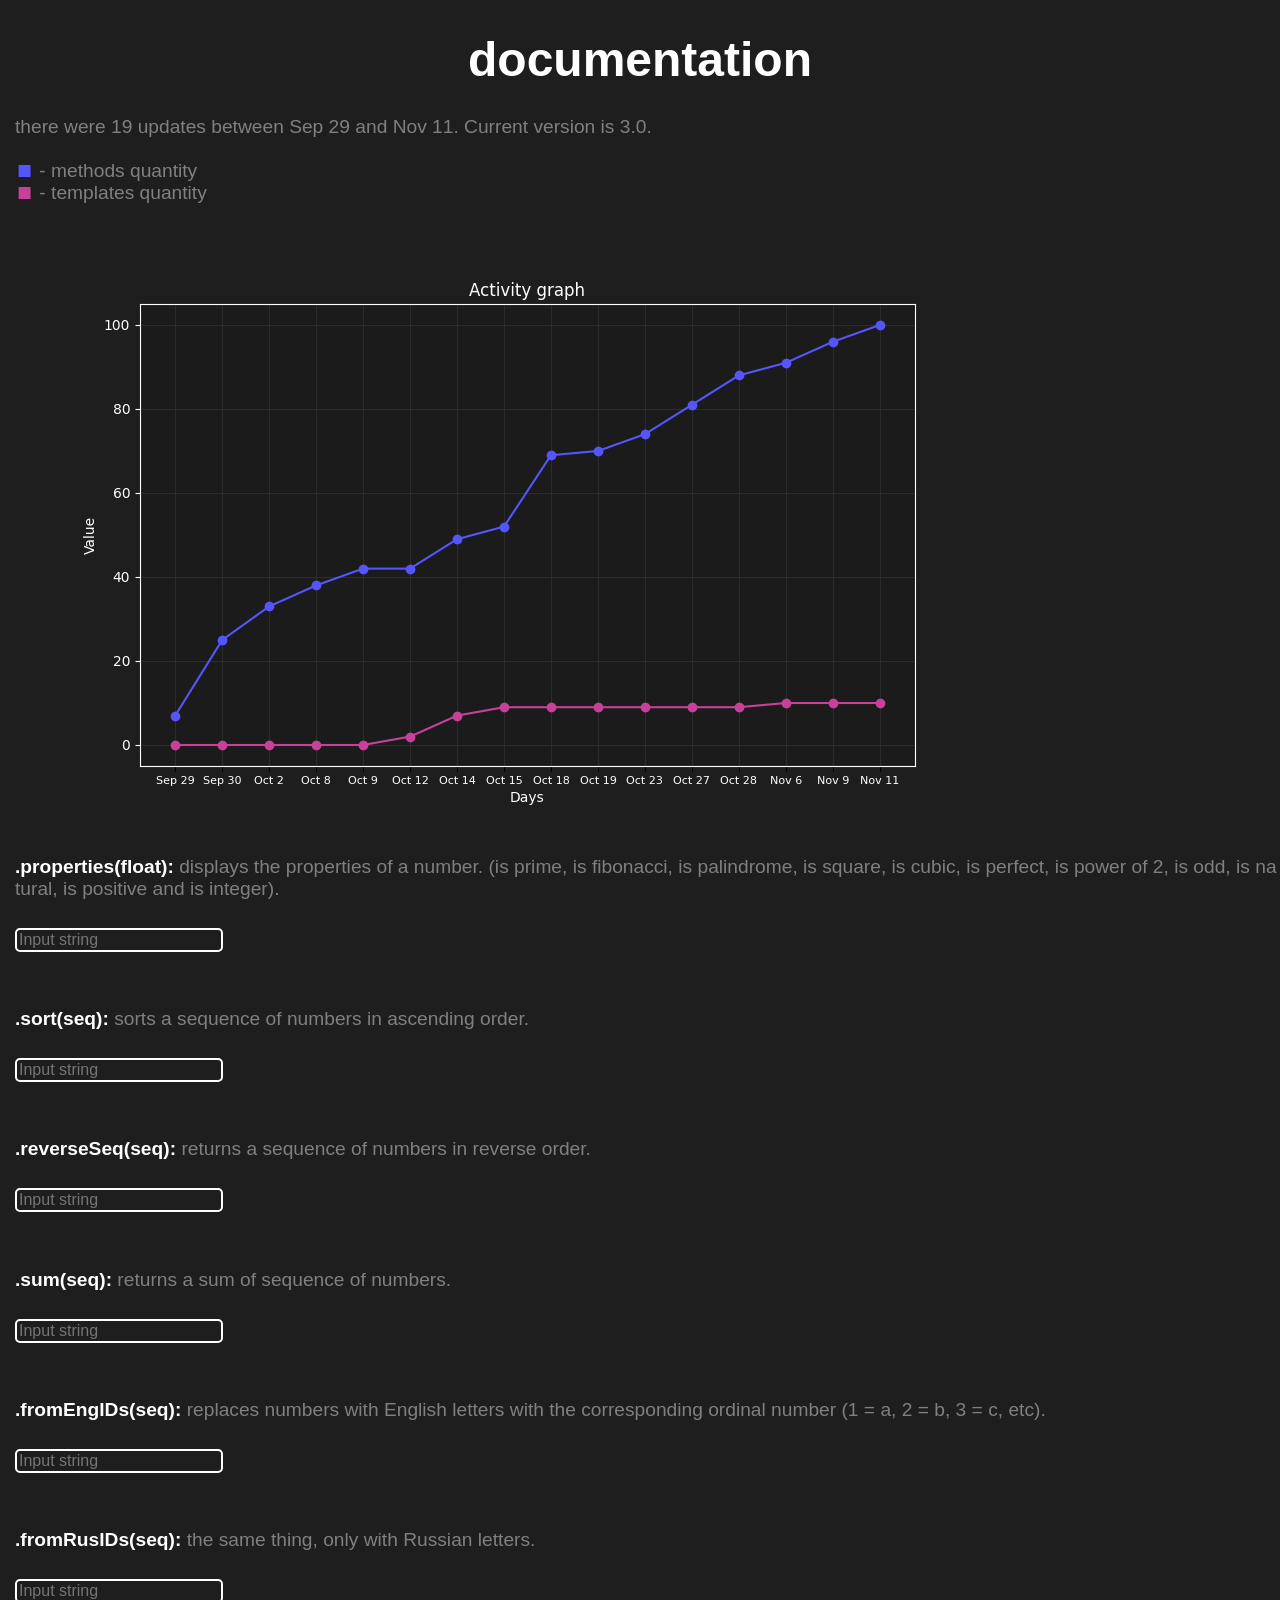
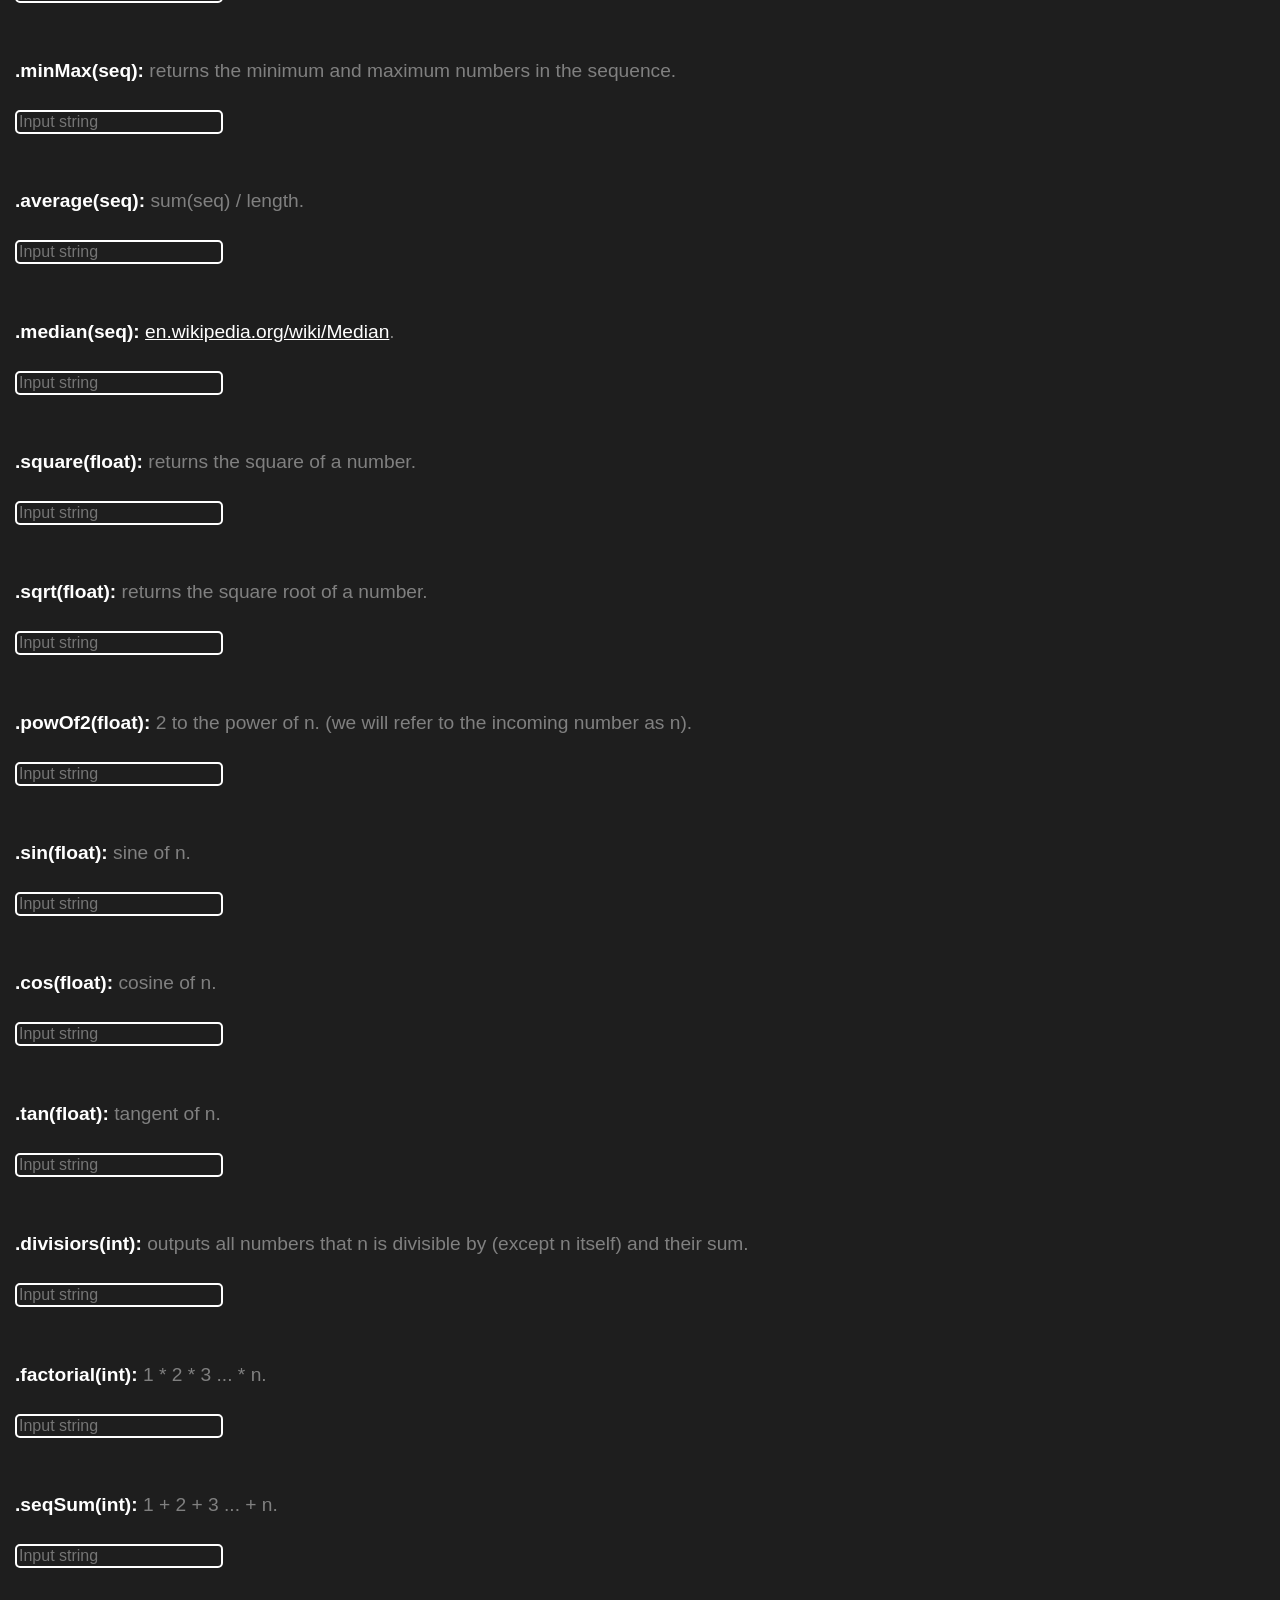
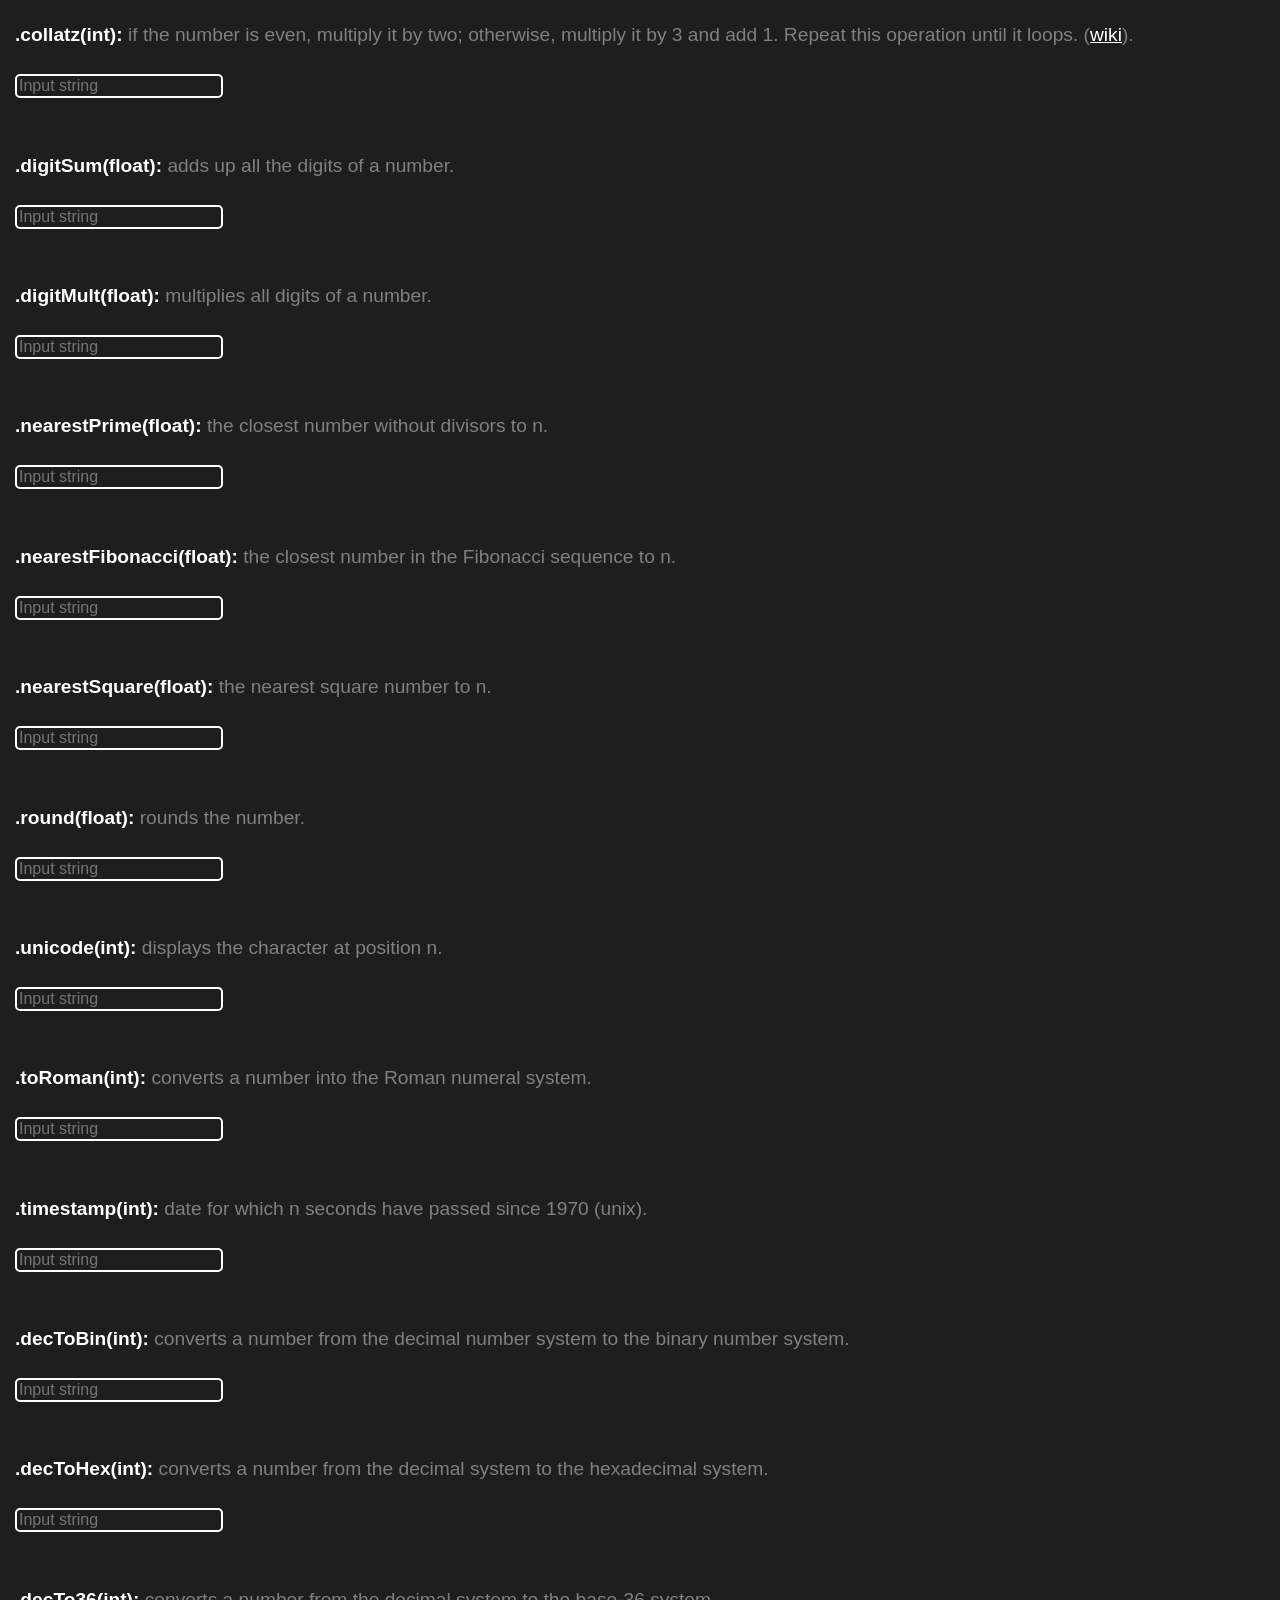
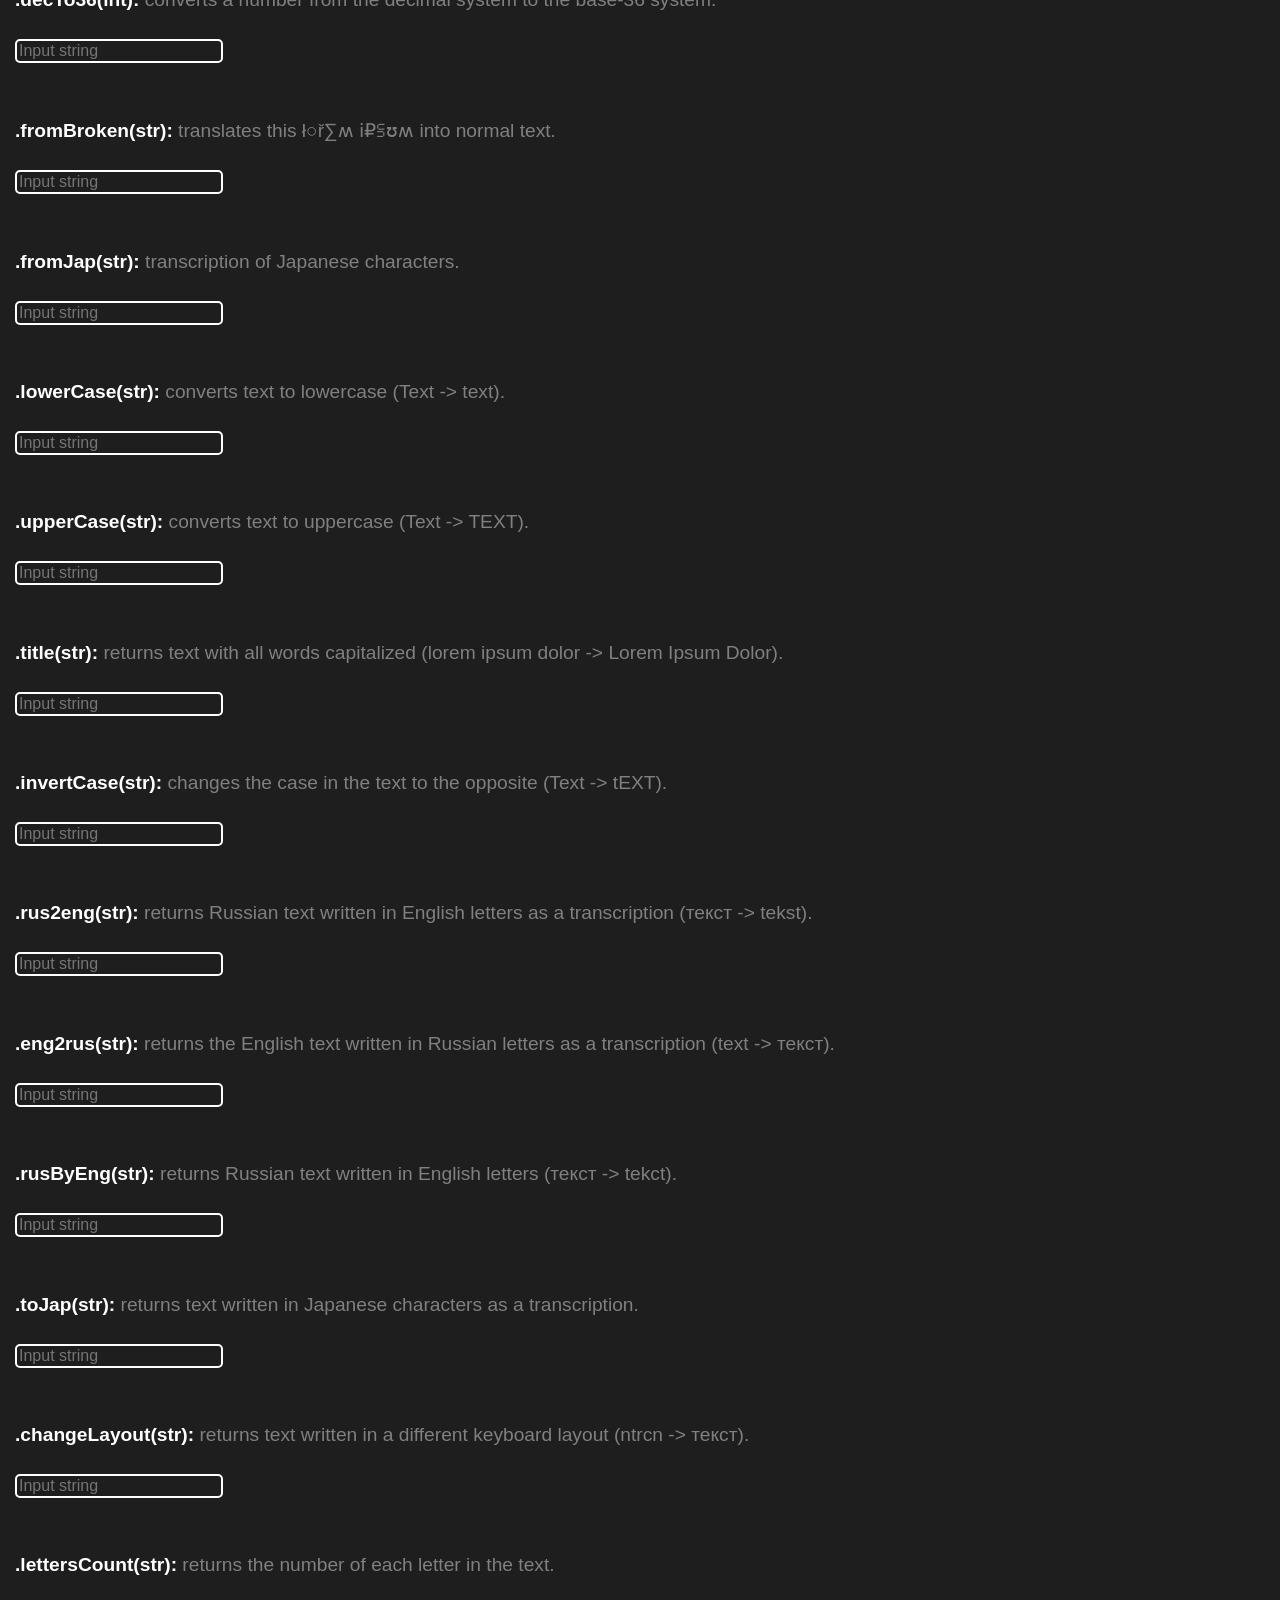
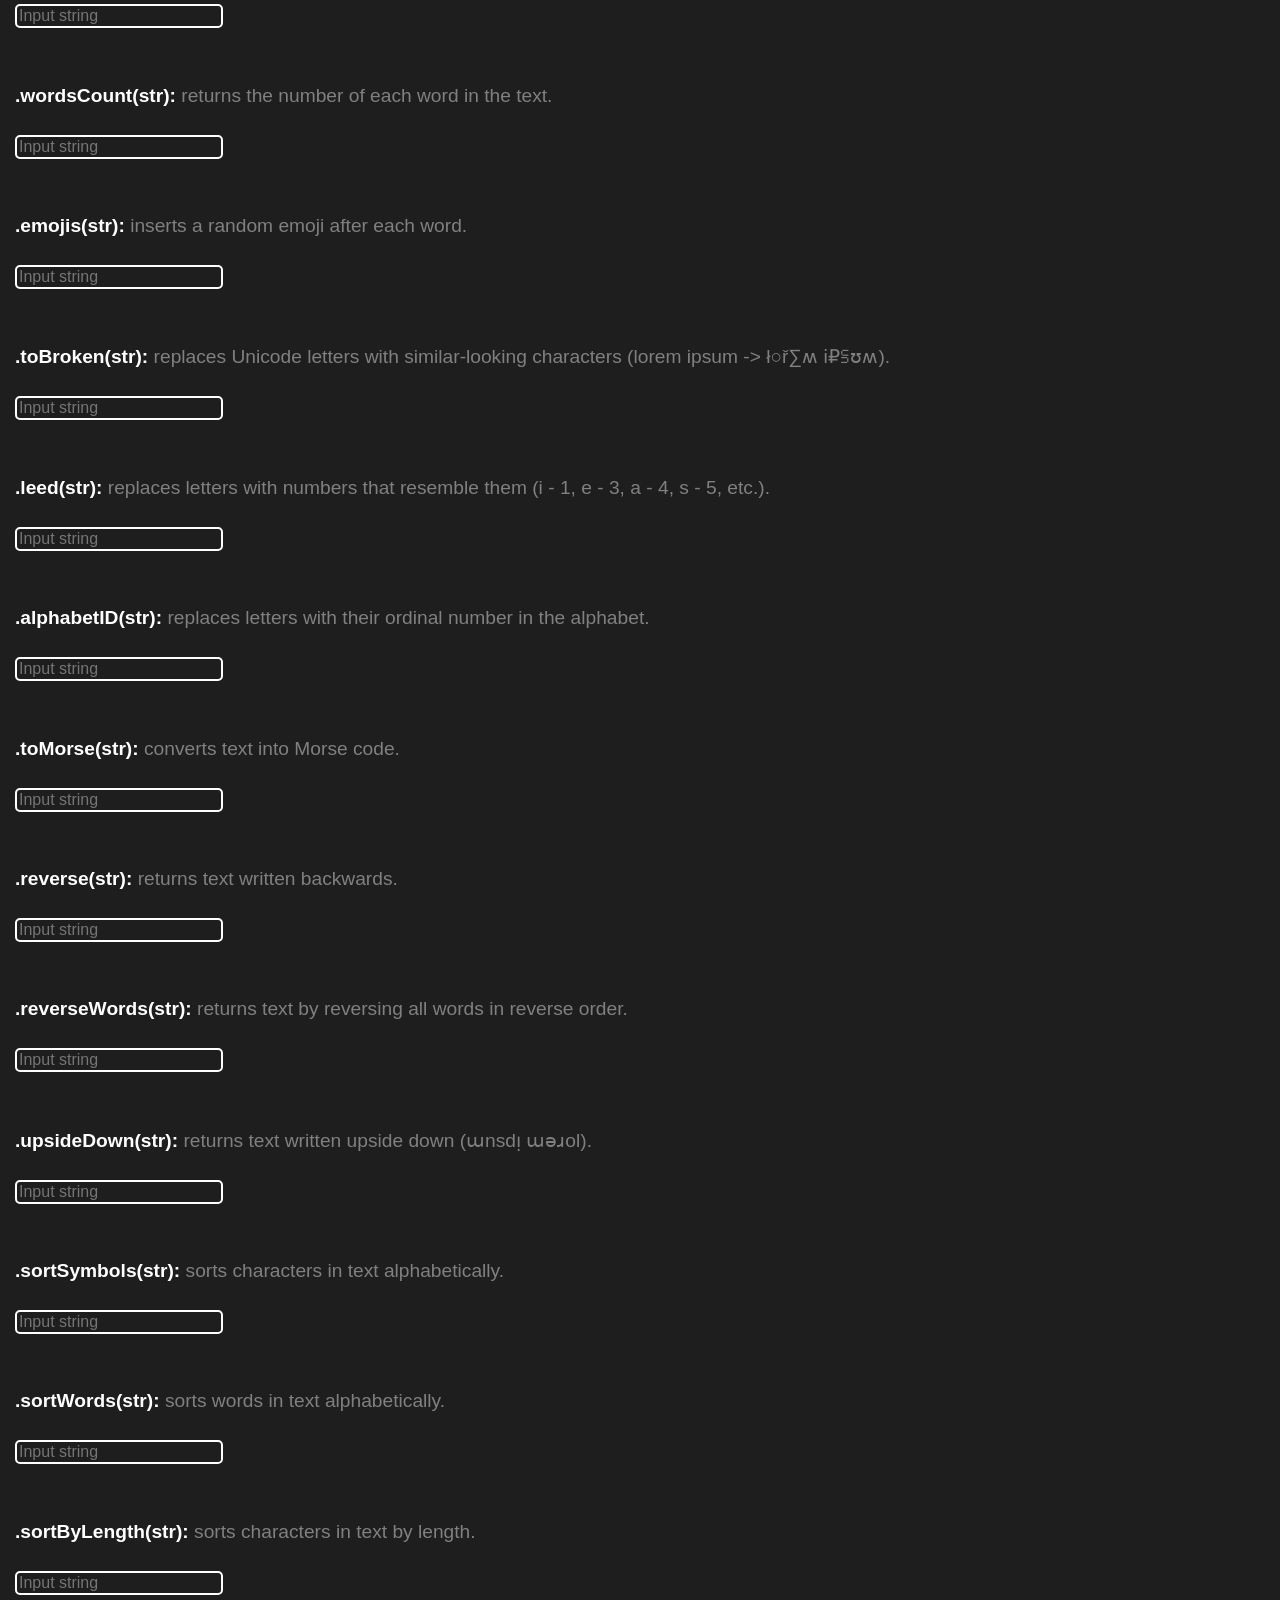
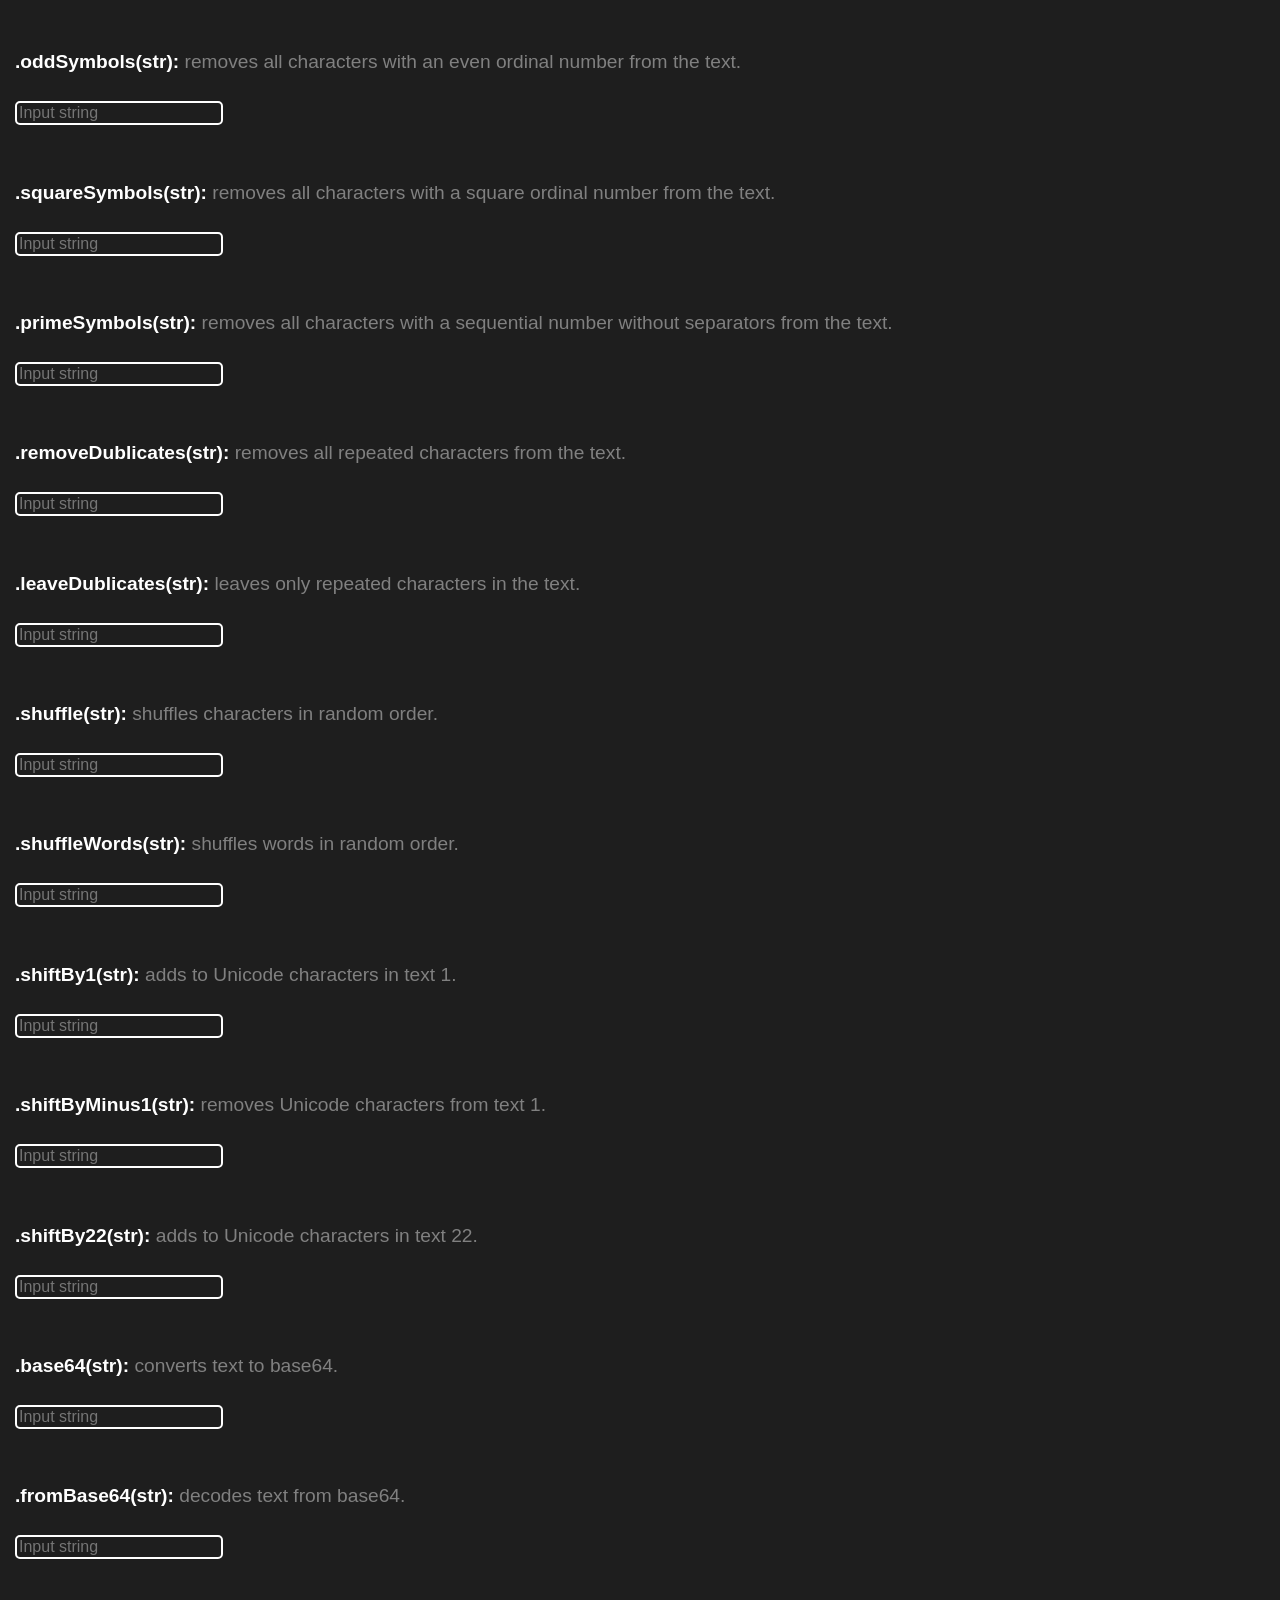
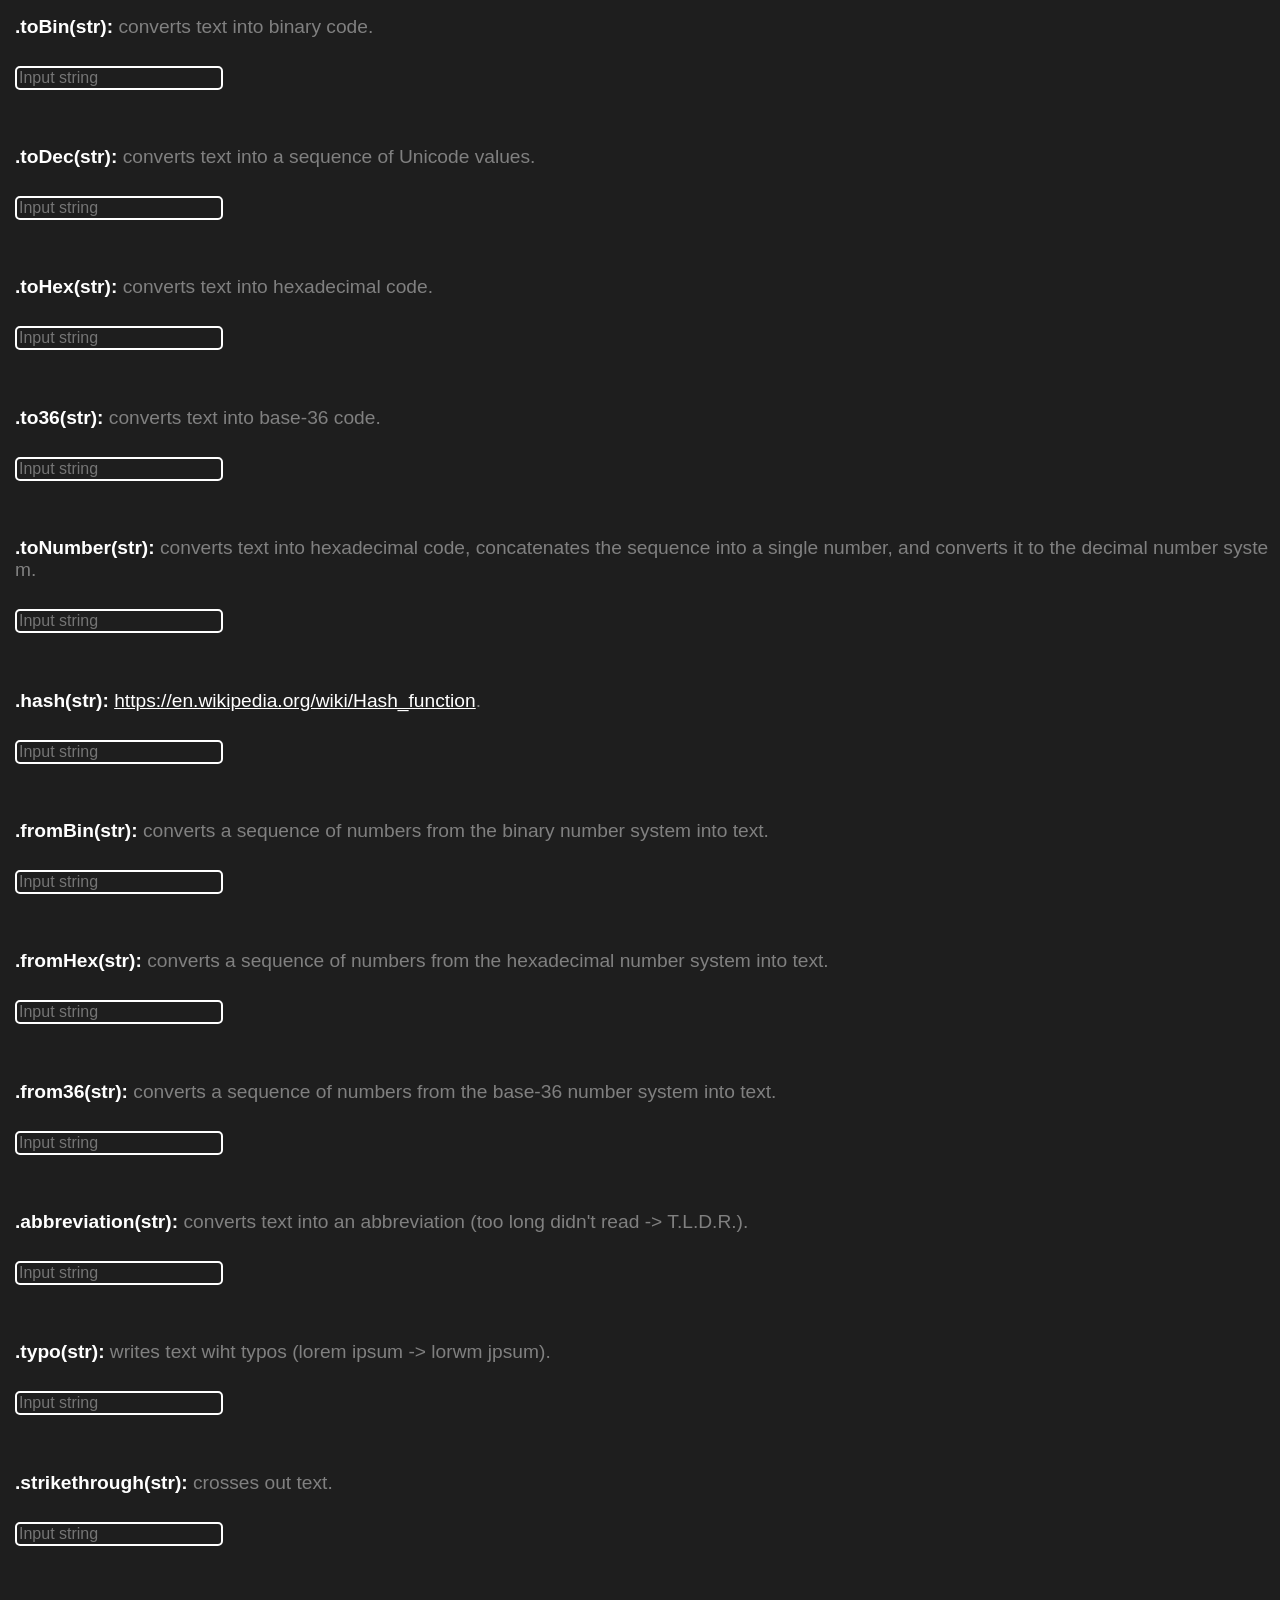
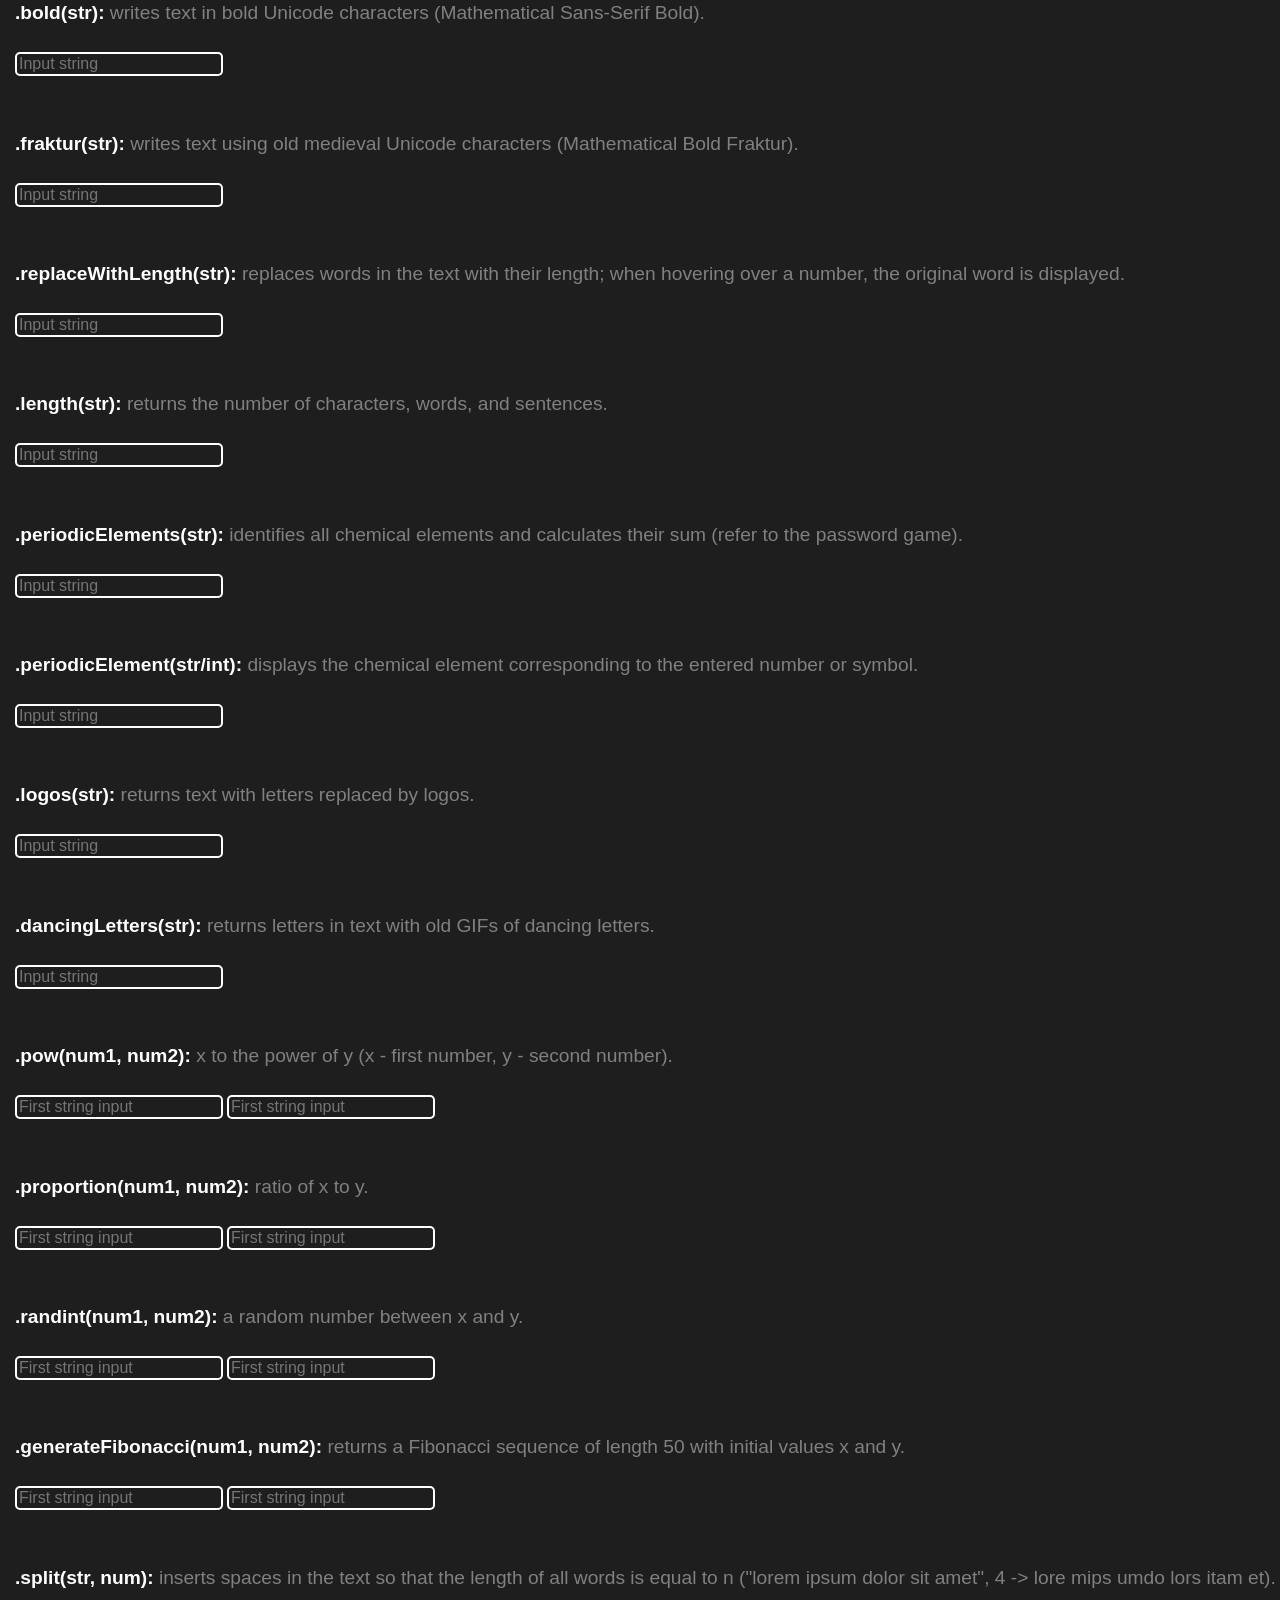
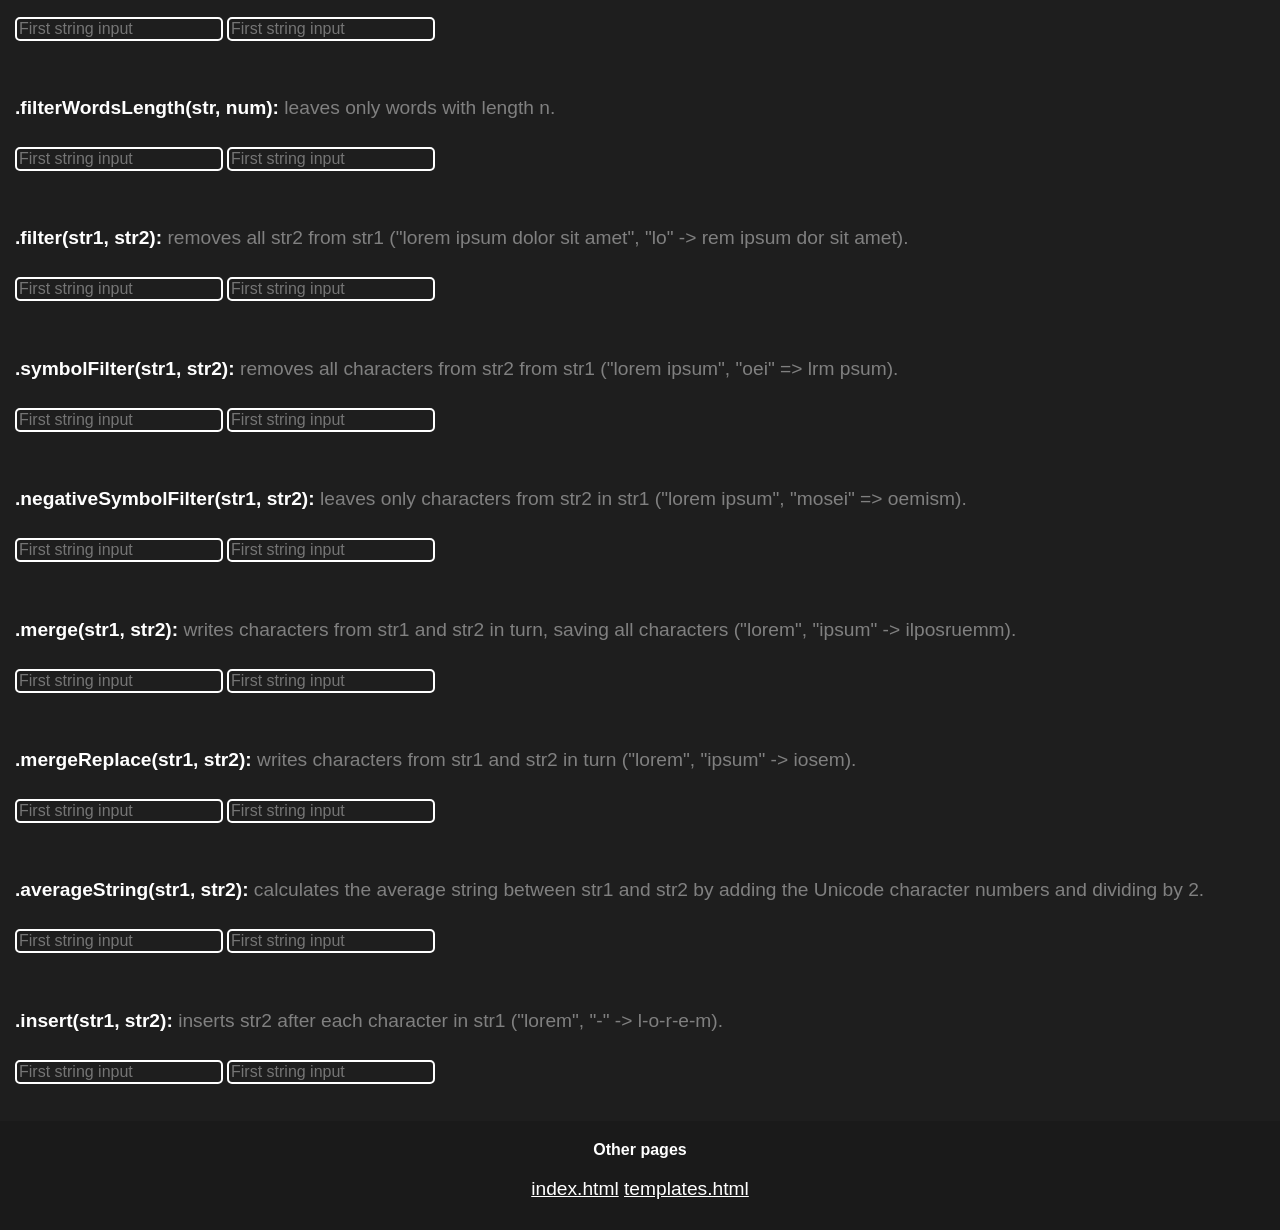
==== documentation.html @ 893afb9f "3.0: Release, added documentation (100 methods, 10 templates) Added documentation.html New methods:" ====
<!DOCTYPE html>
<head>
   <meta charset="UTF-8">
   <meta name="viewport" content="width=device-width, initial-scale=1.0">
   <link rel="stylesheet" href="style.css">
   <link rel="icon" type="image/x-icon" href="img/logo.png">
   <title>placeholder name</title>
</head>
<body>
    <div class="centered">
        <h1>documentation</h1>
    </div>

    <div id="info" style="margin-left: 15px;"></div>
    <div id="content" style="margin-left: 15px;"></div>

    <footer style="bottom: 0px">
        <div class="footer-content">
            <strong>Other pages</strong><br>
            <p>
                <a href="index.html" target="_blank">index.html</a>
                <a href="templates.html" target="_blank">templates.html</a>
            </p>
        </div>
    </footer>

    <script src="stringFunctions.js"></script>
    <script src="documentation.js"></script>

</body>
</html>
---- style.css ----
body{
  background-color: #1e1e1e;
}

.centered{
  text-align: center;
}

.footer-link{
  font-size: 0.9em;
}

p, a, b, strong, h1, h2, h3{
  font-family: Arial;
  word-break: break-all;
}

.red{
  color: hsl(0, 50%, 45%);
}

.green{
  color: hsl(120, 50%, 45%);
}

.gray{
  color: #808080;
}

a, b, h1, h2, h3{
  color: #ffff;
}

p{
  color: #808080;
  font-size: 1.2em;
  margin-bottom: 10px;
}

h1{
  font-size: 3em;
  margin-bottom: 10px;
}

h3{
  font-size: 2em;
  margin-bottom: 10px;
}

input{
  background-color: #1e1e1e;
  color: #ffff;
  border: solid;
  border-width: 2.5px;
  border-radius: 5px;
  font-family: Arial;
  font-size: 1em;
  width: 200px;

}

button{
  margin: 15px;
  color: #ffffff;
  background-color: #1b1b1b;
  border: #ffffff solid 2.5px;
  font-size: 1em;
  padding: 8px 8px;
  border-radius: 5px;
  cursor: pointer;
  transition: 0.2s ease-in-out;
}

button:hover{
  color: #1b1b1b;
  background-color: #ffff;
  border-color: #ffff;
}

/* footer */
/* from hexique.github.io/gdls */

body {
  margin: 0;
  padding: 0;
  min-height: 100vh;
  display: flex;
  flex-direction: column;
  position: relative;
}

main {
  flex: 1;
  padding-bottom: 80px;
}

footer {
  background-color: rgba(0, 0, 0, 0.15);
  color: white;
  text-align: center;
  padding: 20px 0;
  width: 100%;
  position: fixed;
  bottom: 0;
  left: 0;
  z-index: 100;
  box-sizing: border-box;
}

footer {
  background-color: rgba(0, 0, 0, 0.15);
  color: white;
  text-align: center;
  padding: 20px 0;
  width: 100%;
  margin-top: auto;
  box-sizing: border-box;
  margin-top: auto;
  position: static;
}

ul, ol, li {
  color: white
}
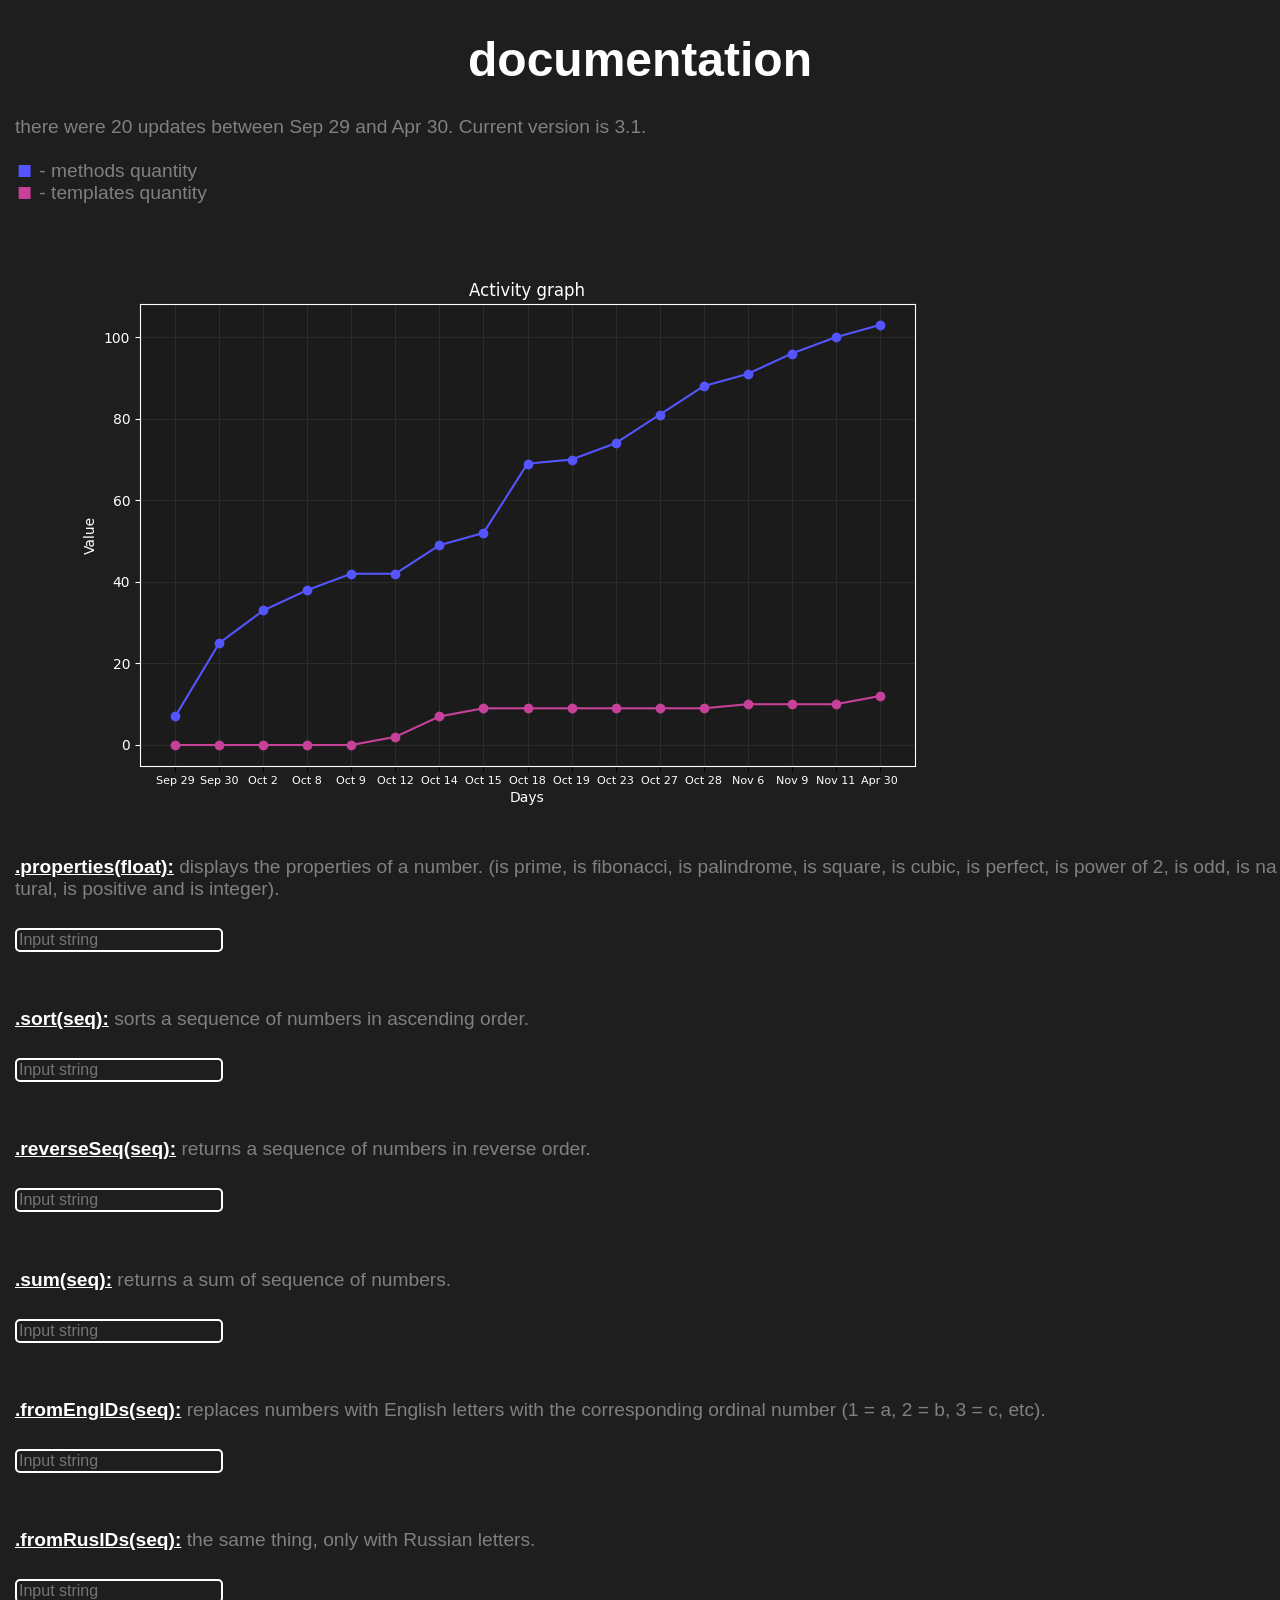
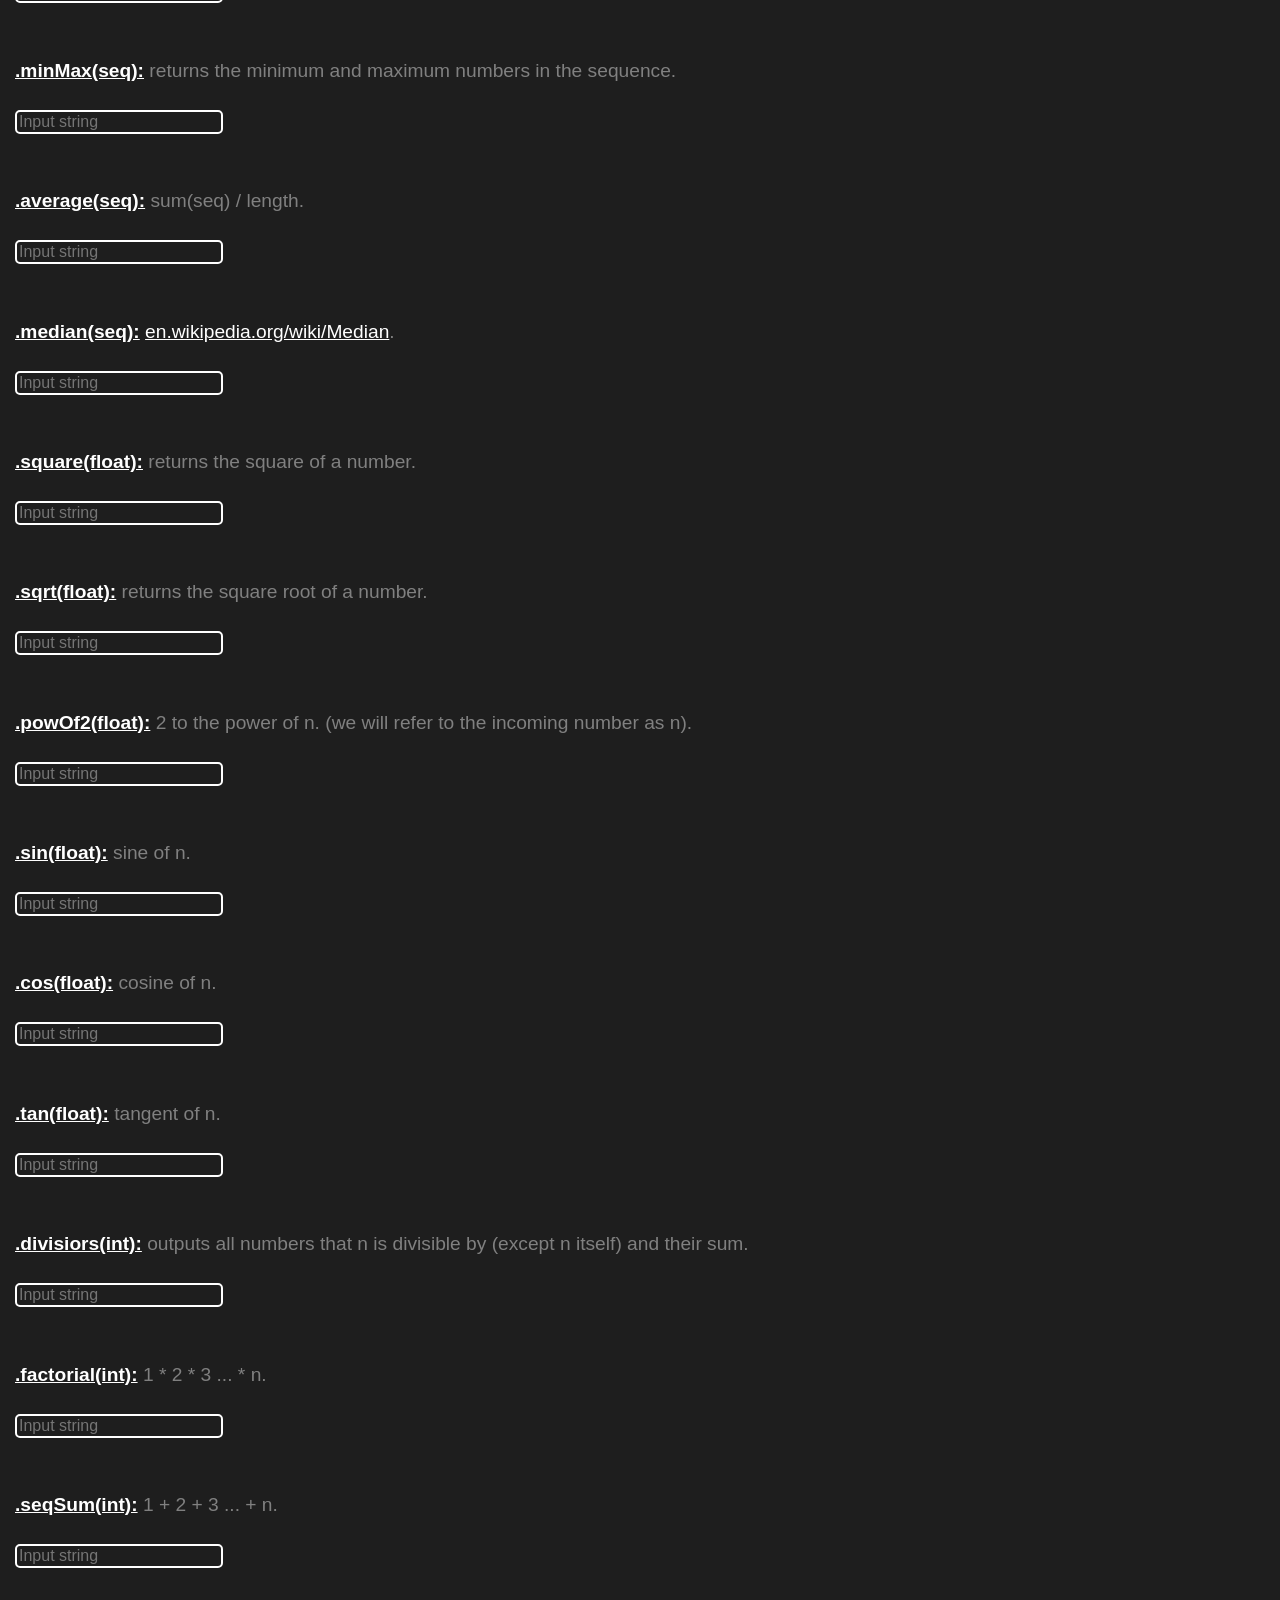
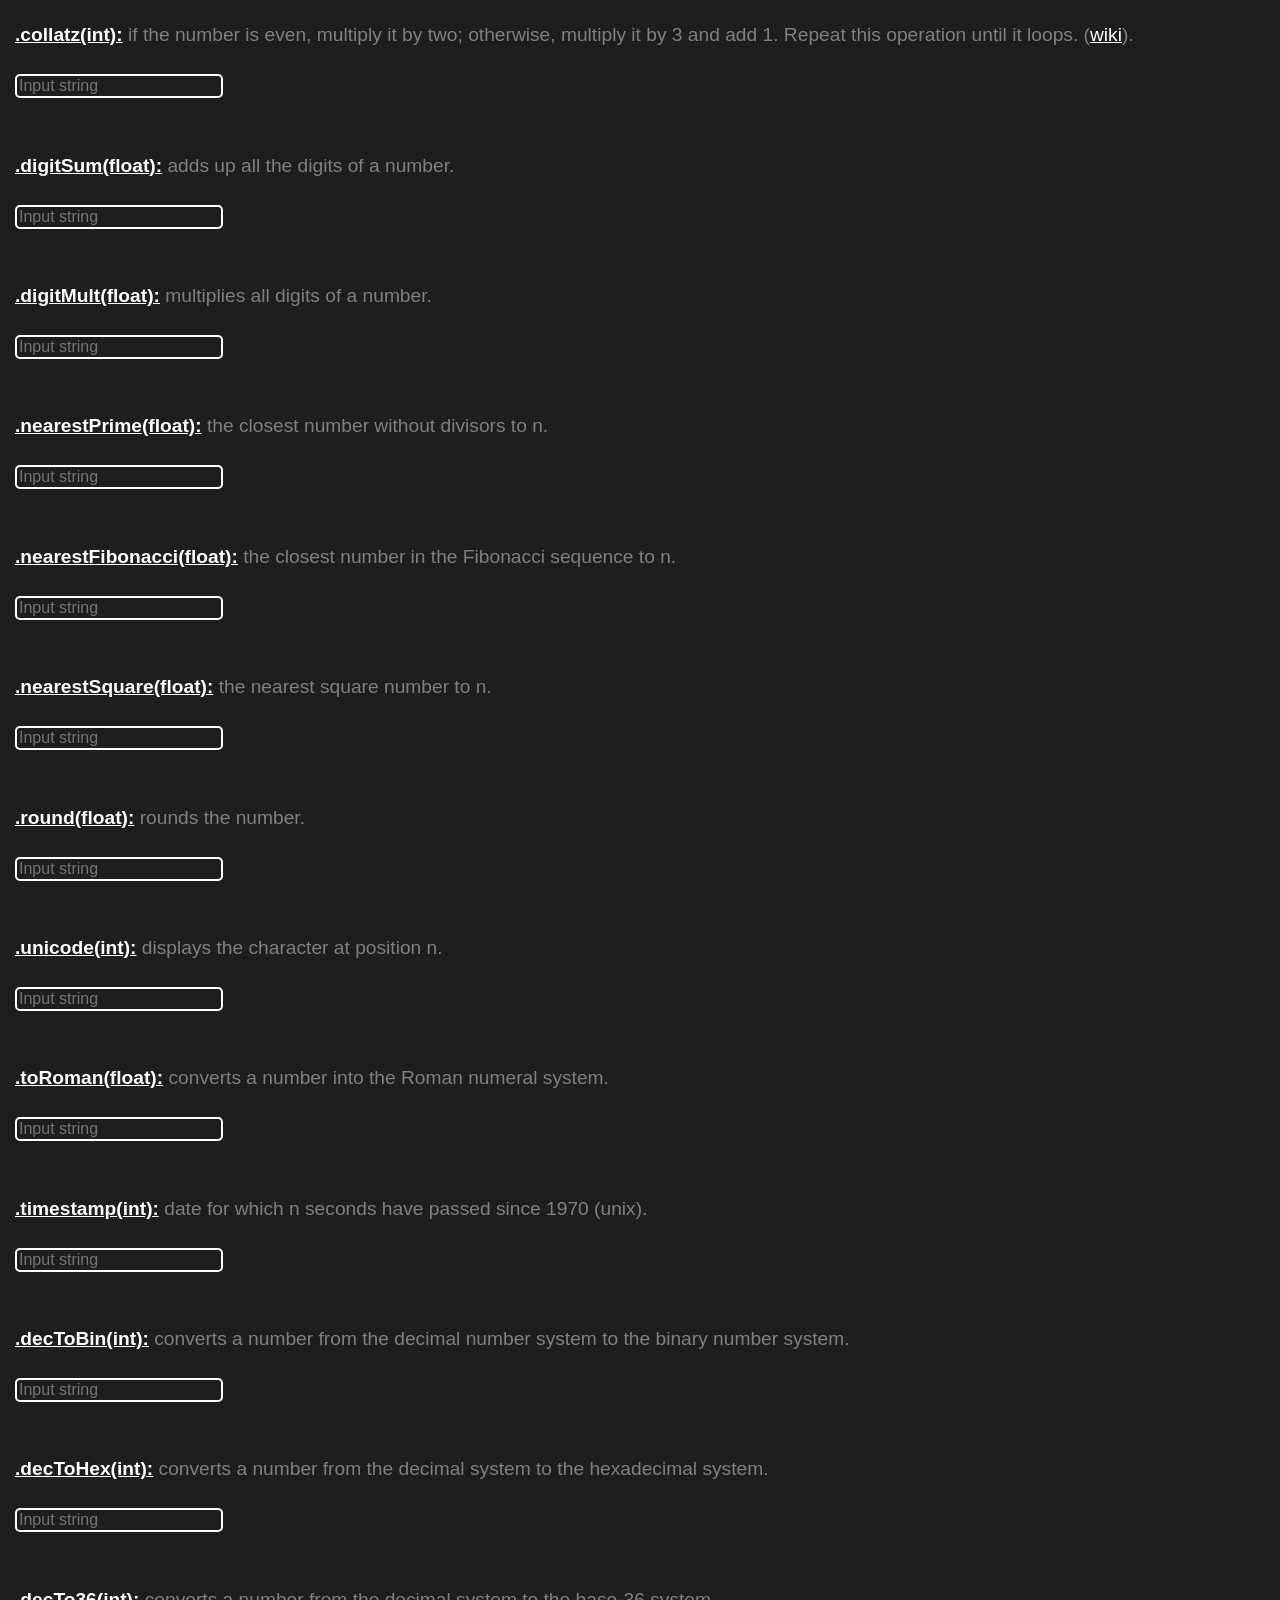
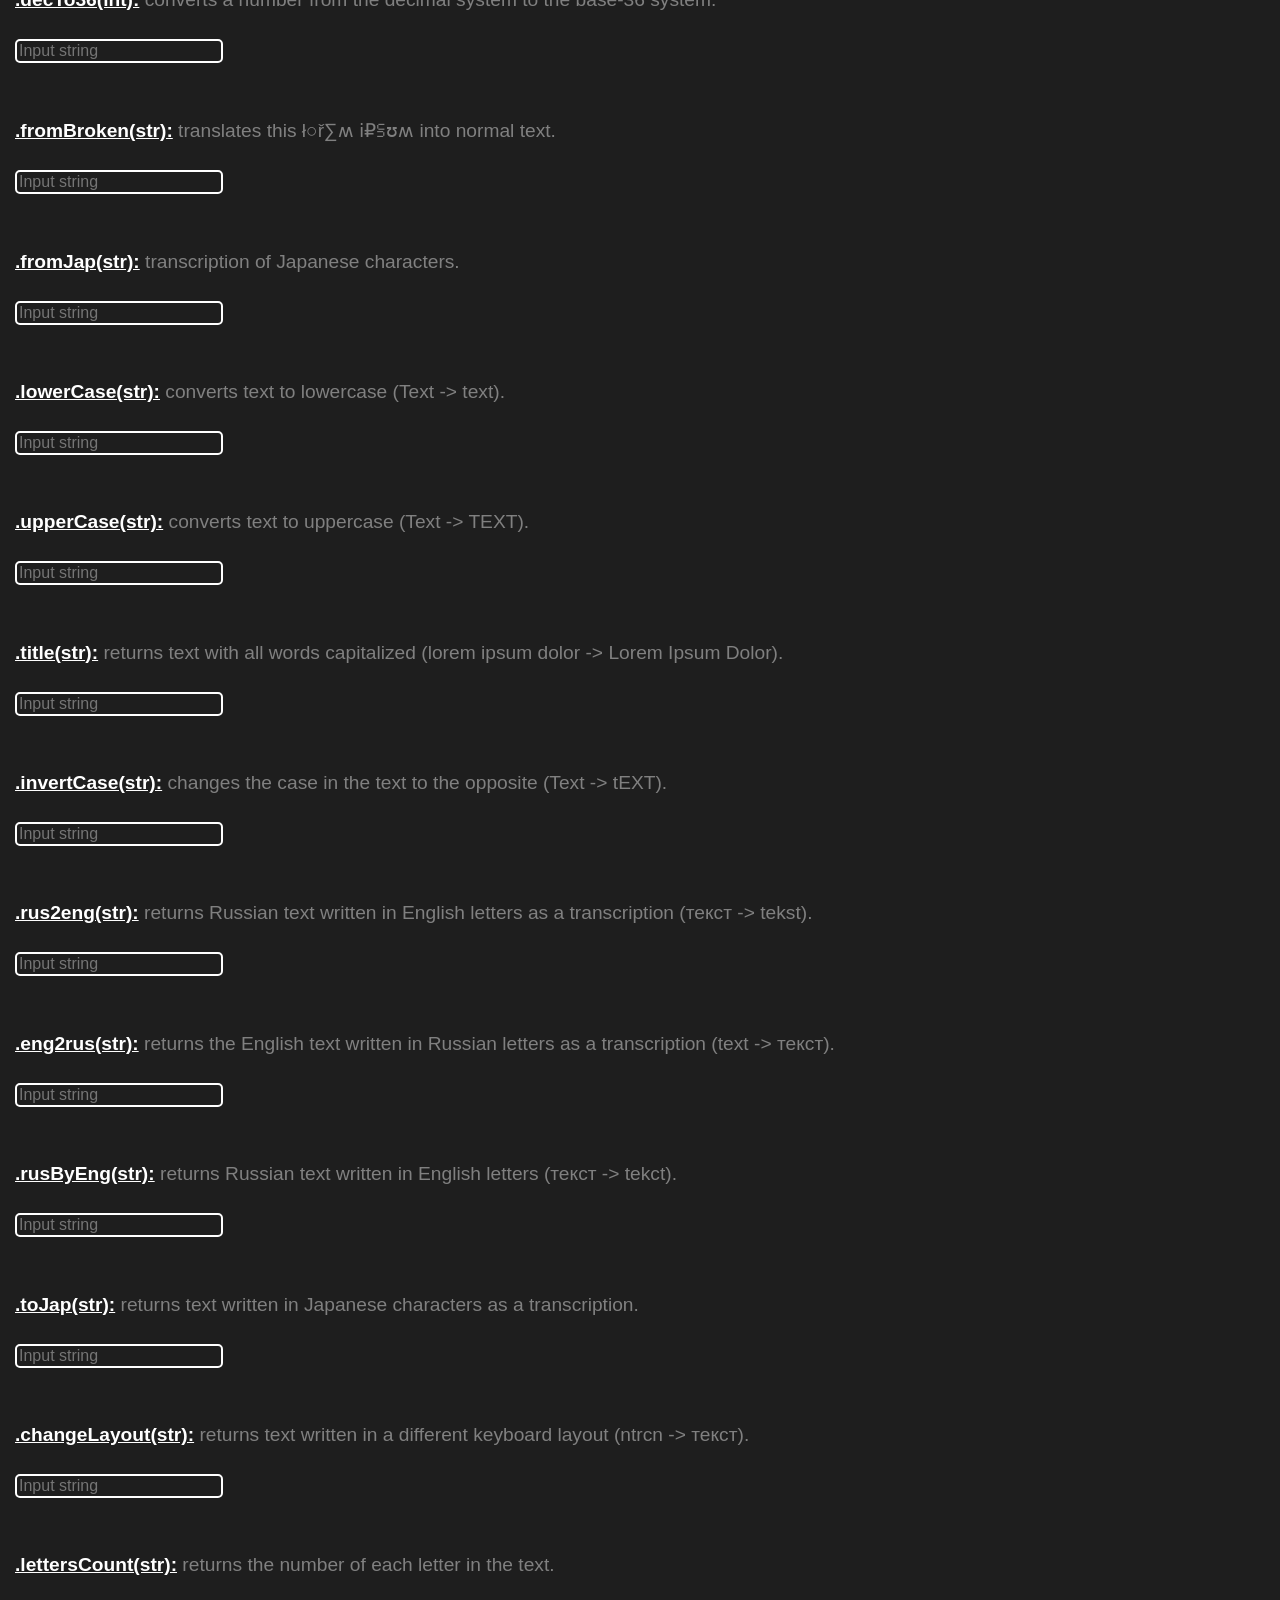
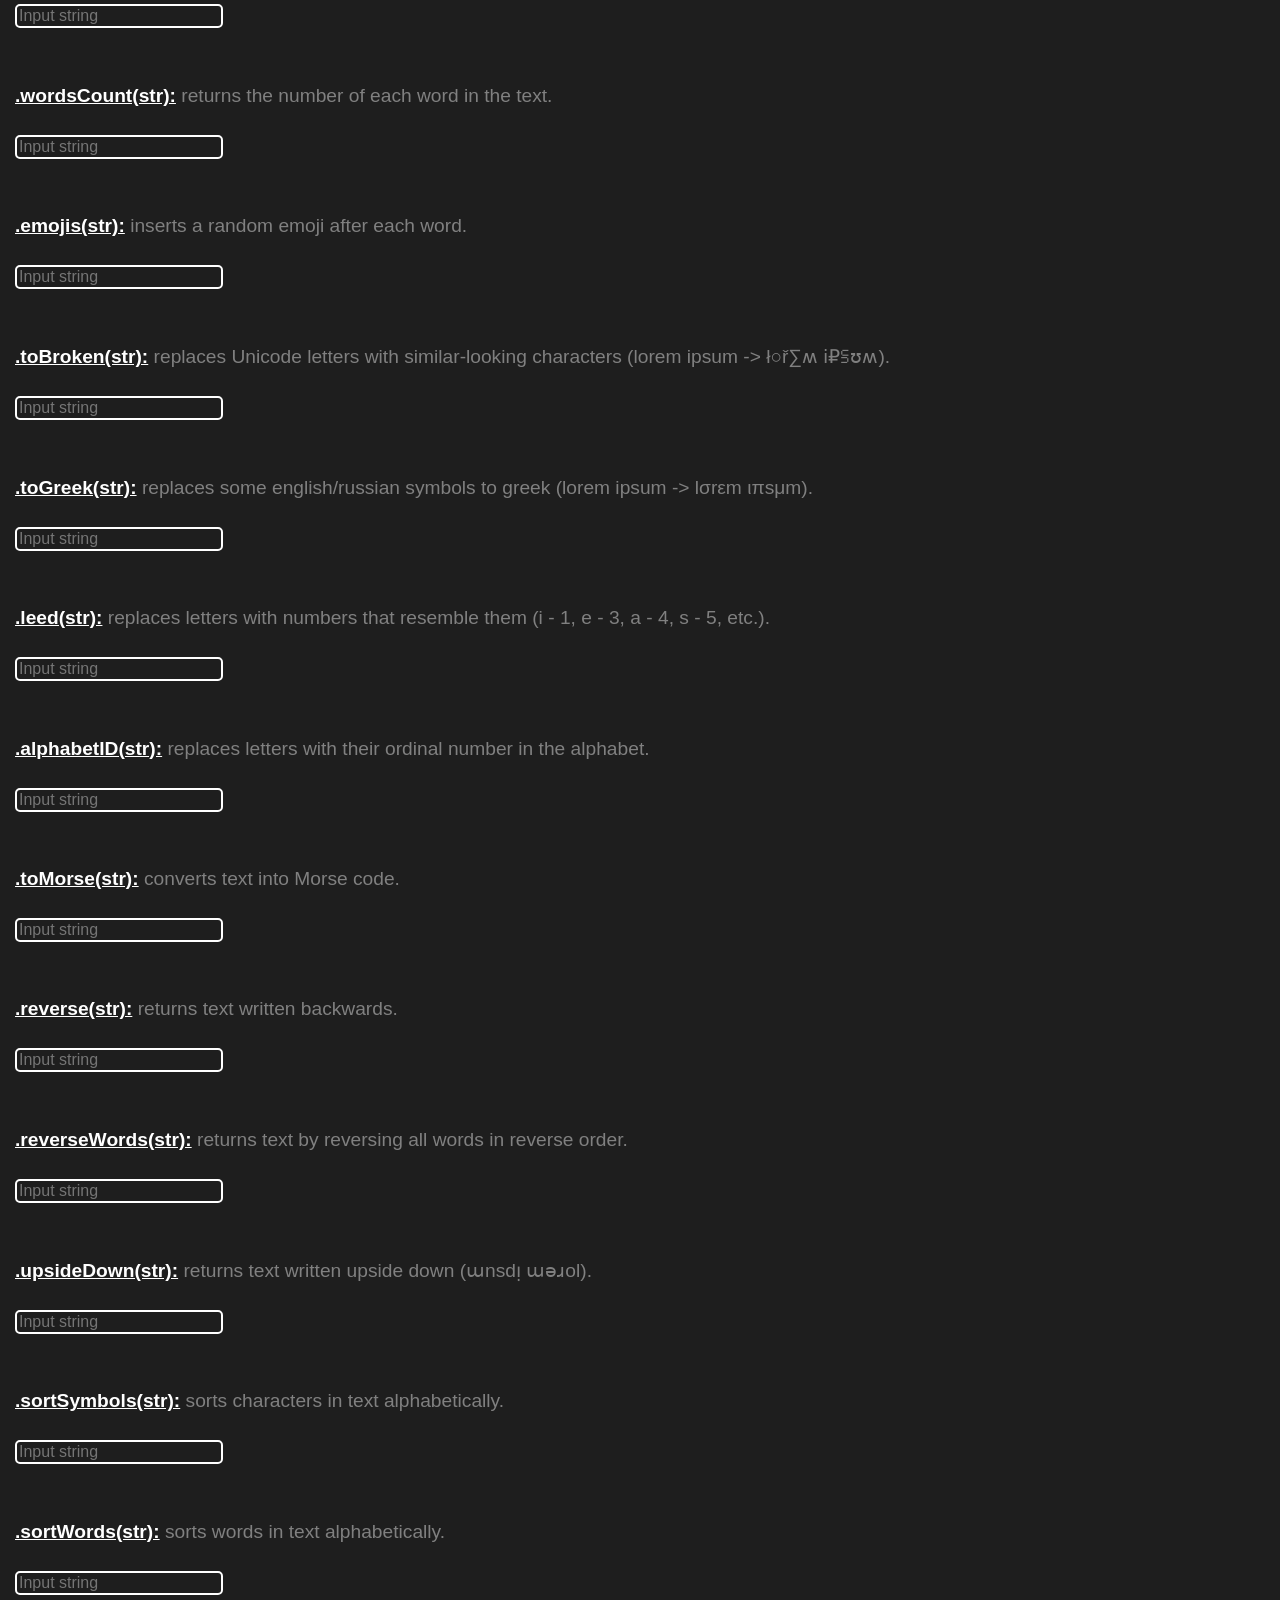
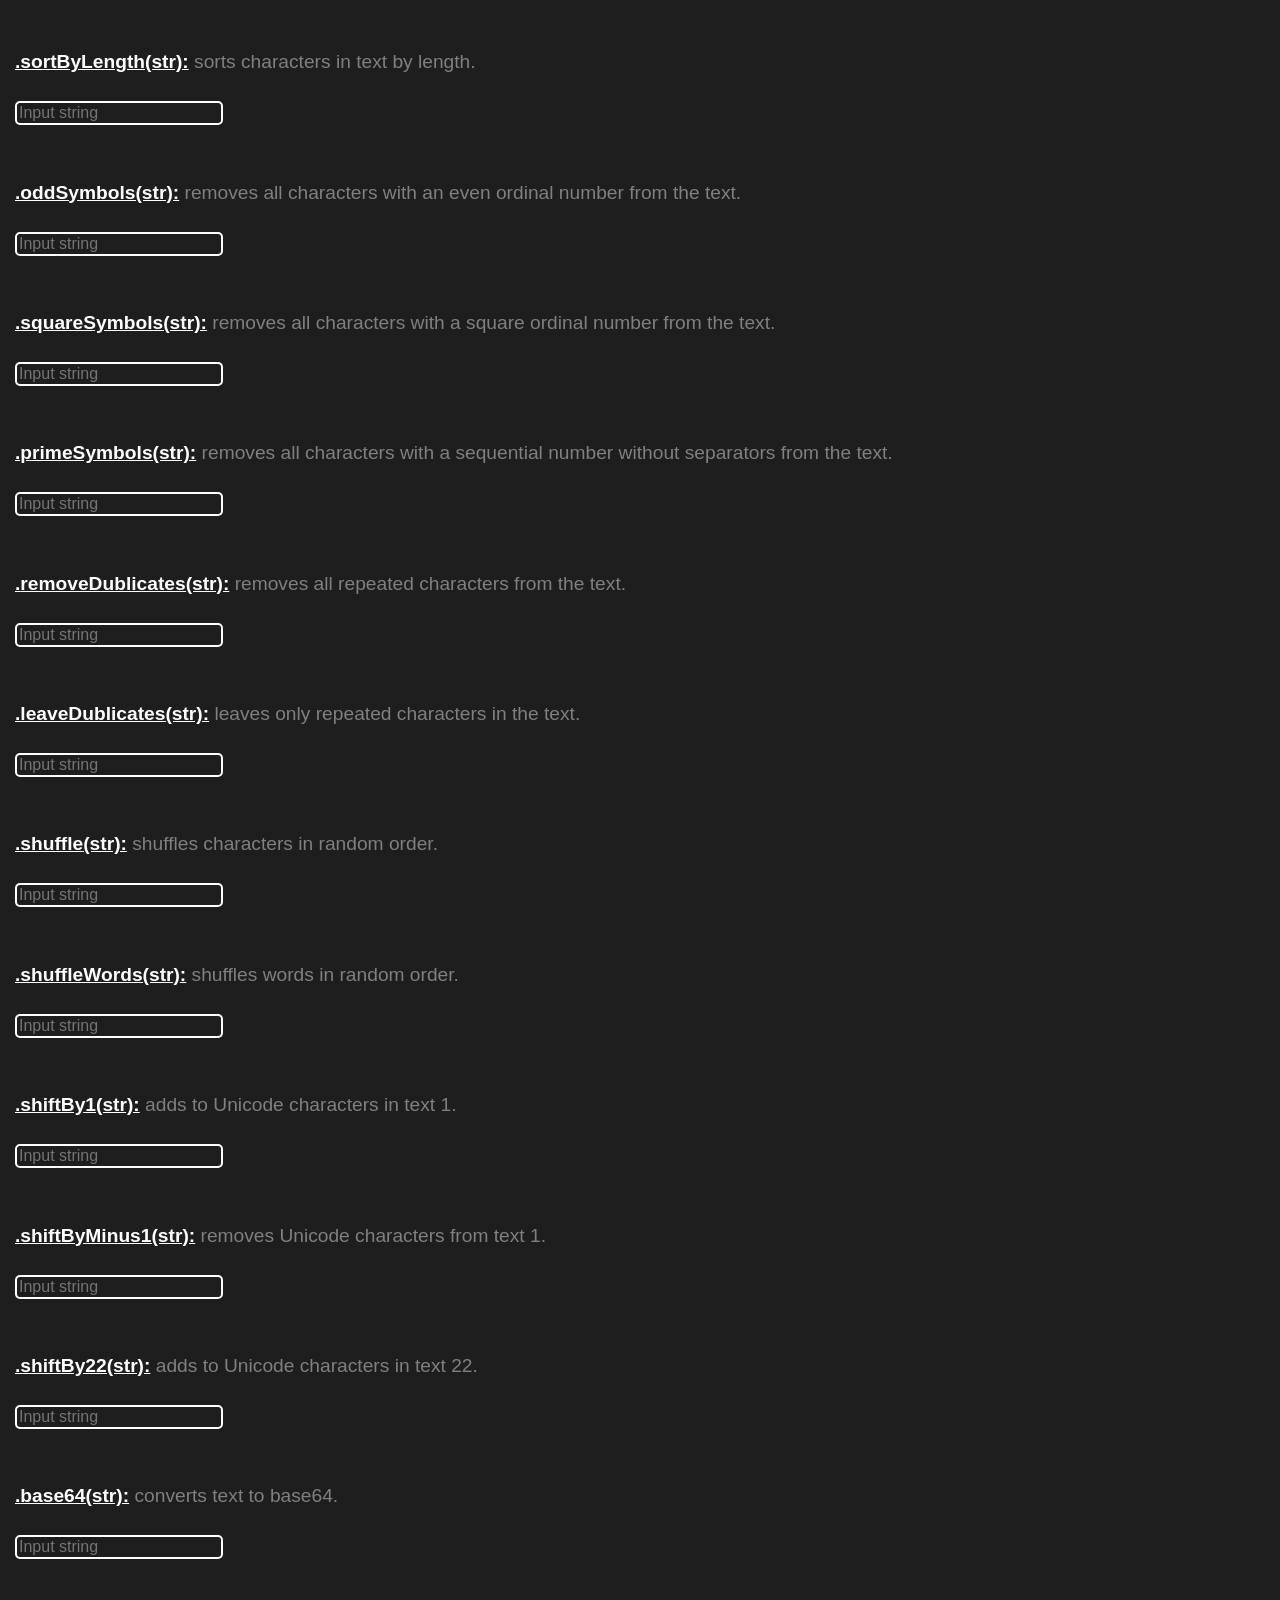
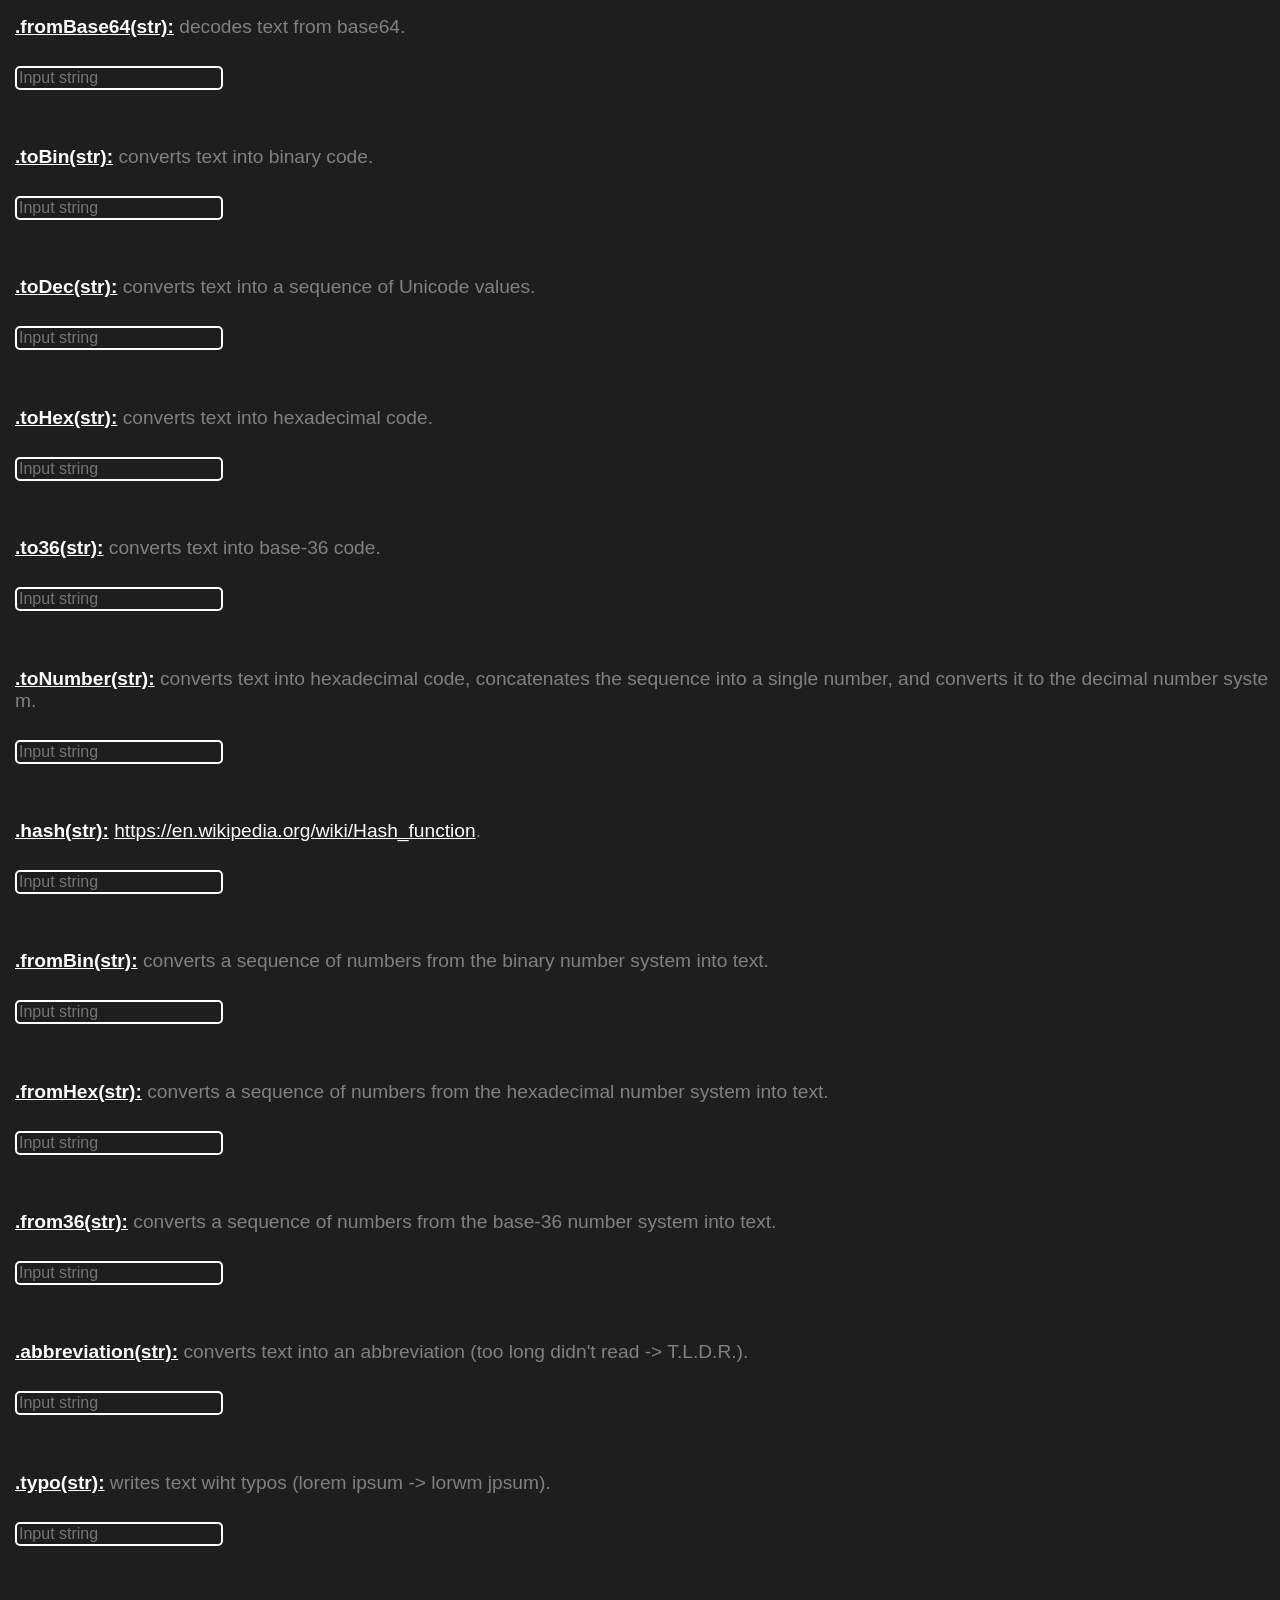
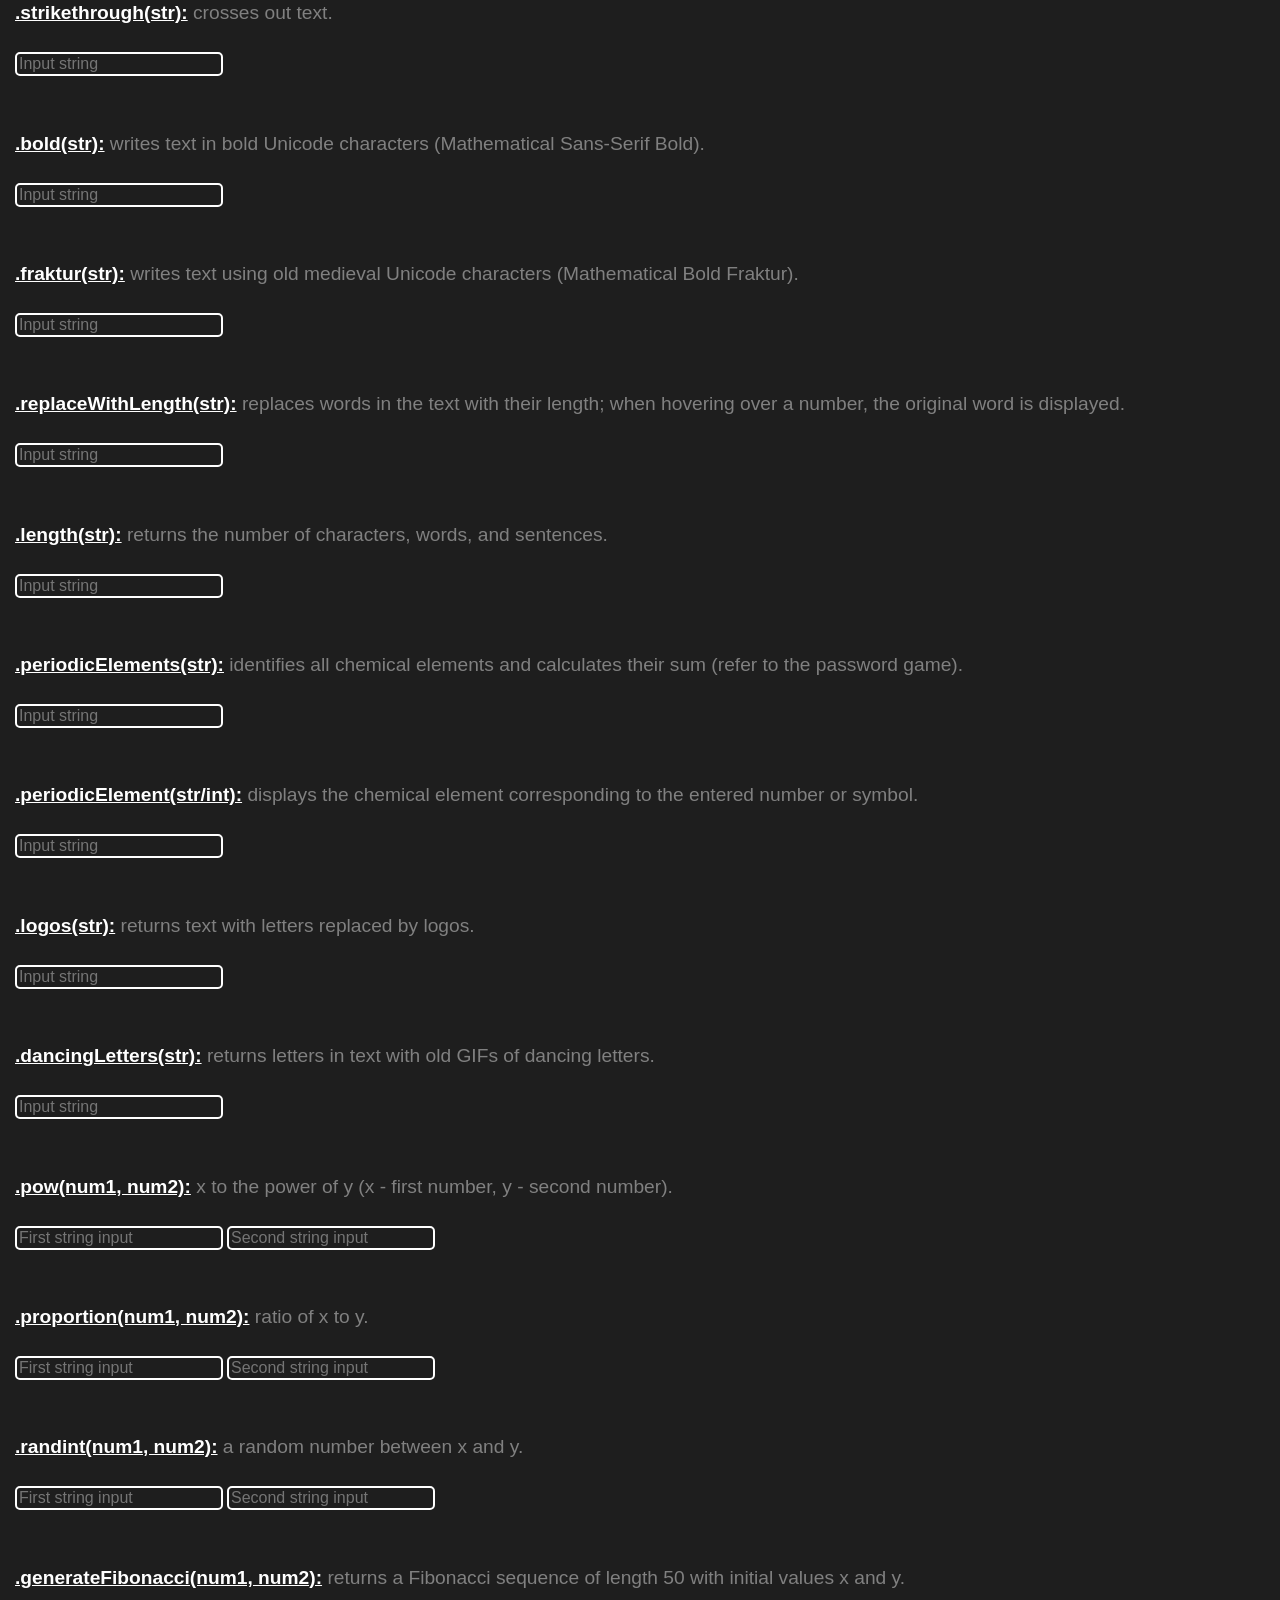
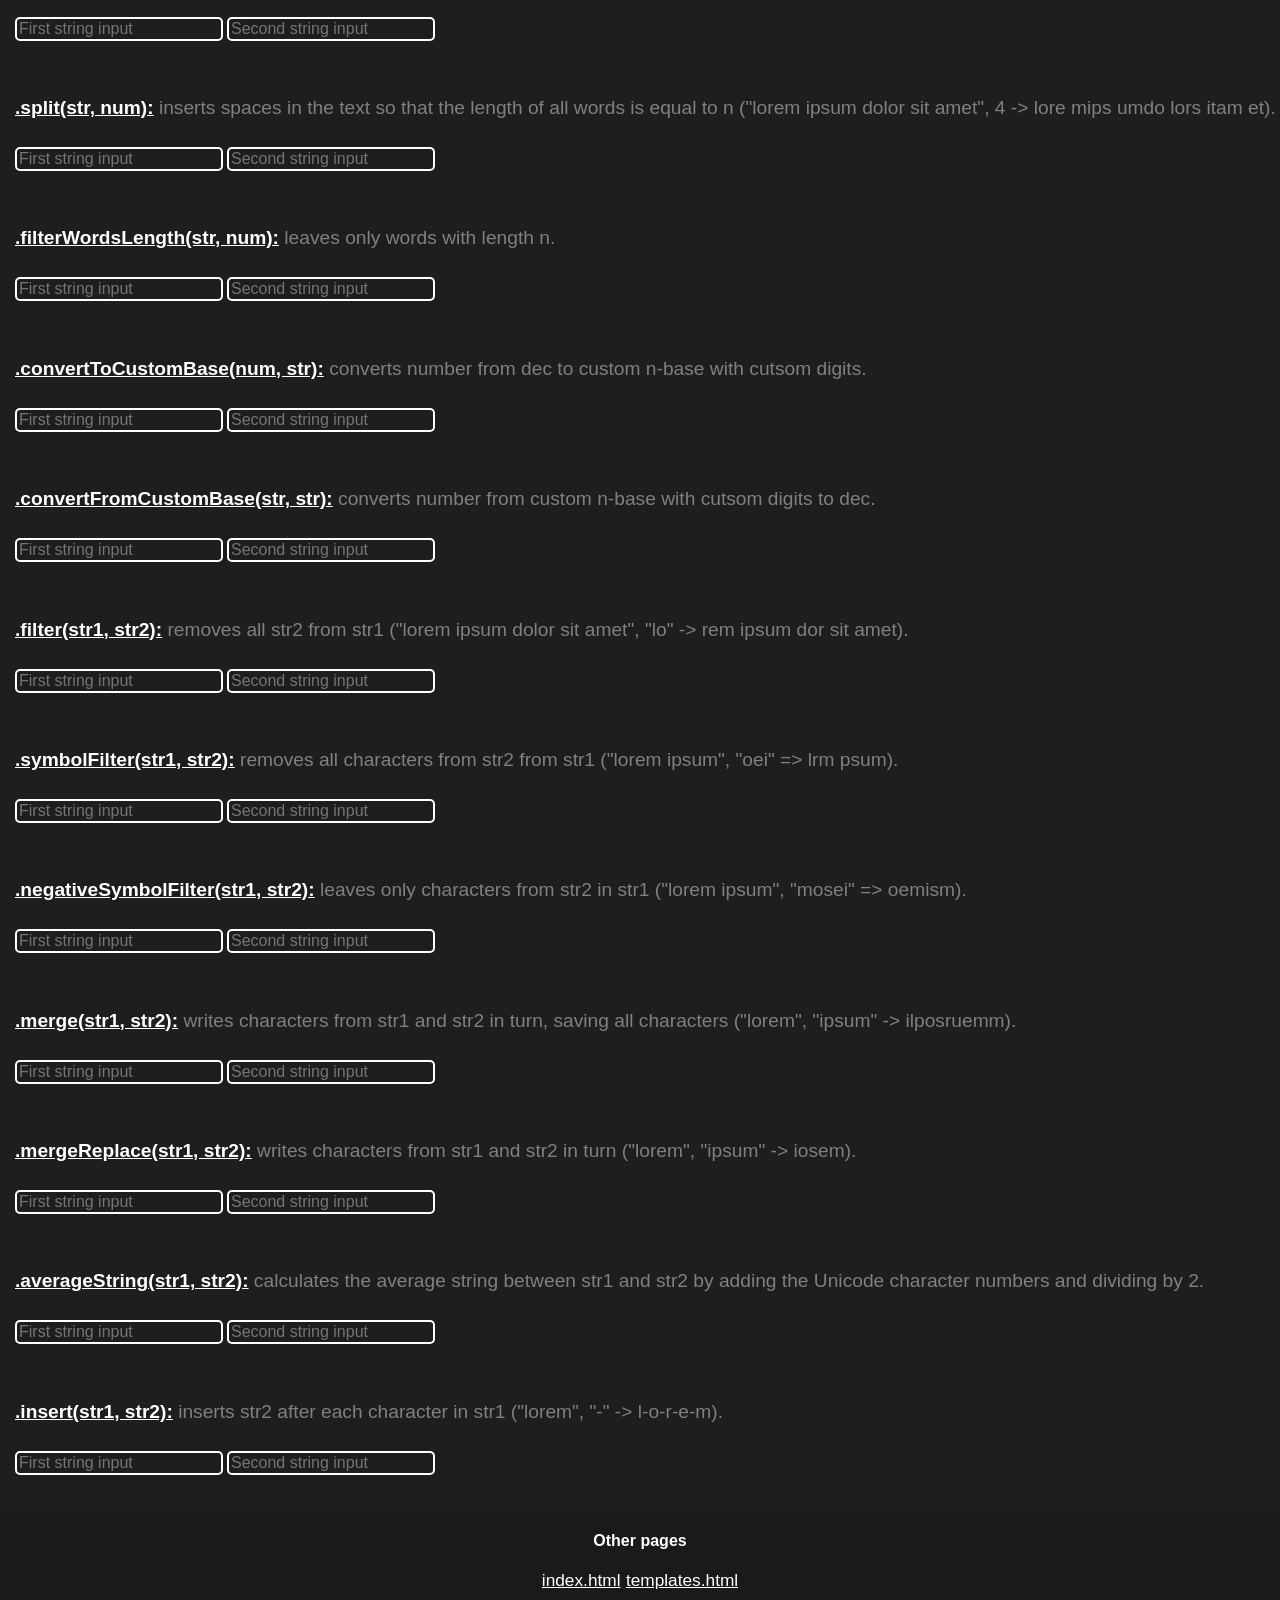
==== commit 74deeb7a: "3.1: Added single function page (103 methods, 12 templates) Added single function page Fixed factor" ====
--- a/documentation.html
+++ b/documentation.html
@@ -18,8 +18,8 @@
         <div class="footer-content">
             <strong>Other pages</strong><br>
             <p>
-                <a href="index.html" target="_blank">index.html</a>
-                <a href="templates.html" target="_blank">templates.html</a>
+                <a href="index.html" class="footer-link" target="_blank">index.html</a>
+                <a href="templates.html" class="footer-link" target="_blank">templates.html</a>
             </p>
         </div>
     </footer>
